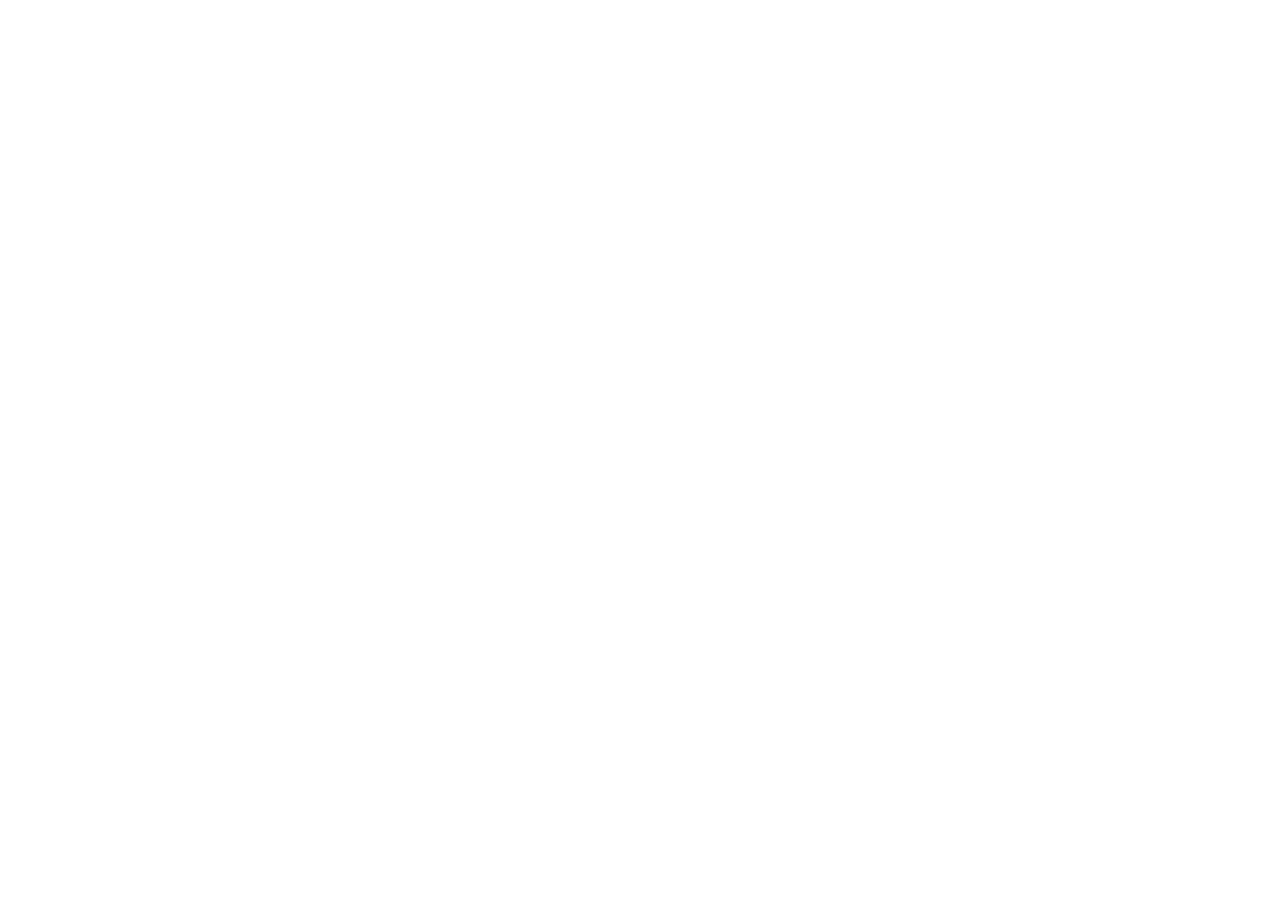
==== index.html @ 2c1448e1 "初始化项目" ====
<!DOCTYPE html>
<html lang="en">

<head>
    <meta charset="UTF-8">
    <meta http-equiv="X-UA-Compatible" content="IE=edge">
    <meta name="viewport" content="width=device-width, initial-scale=1.0">
    <title>Document</title>
</head>

<body>

</body>

</html>
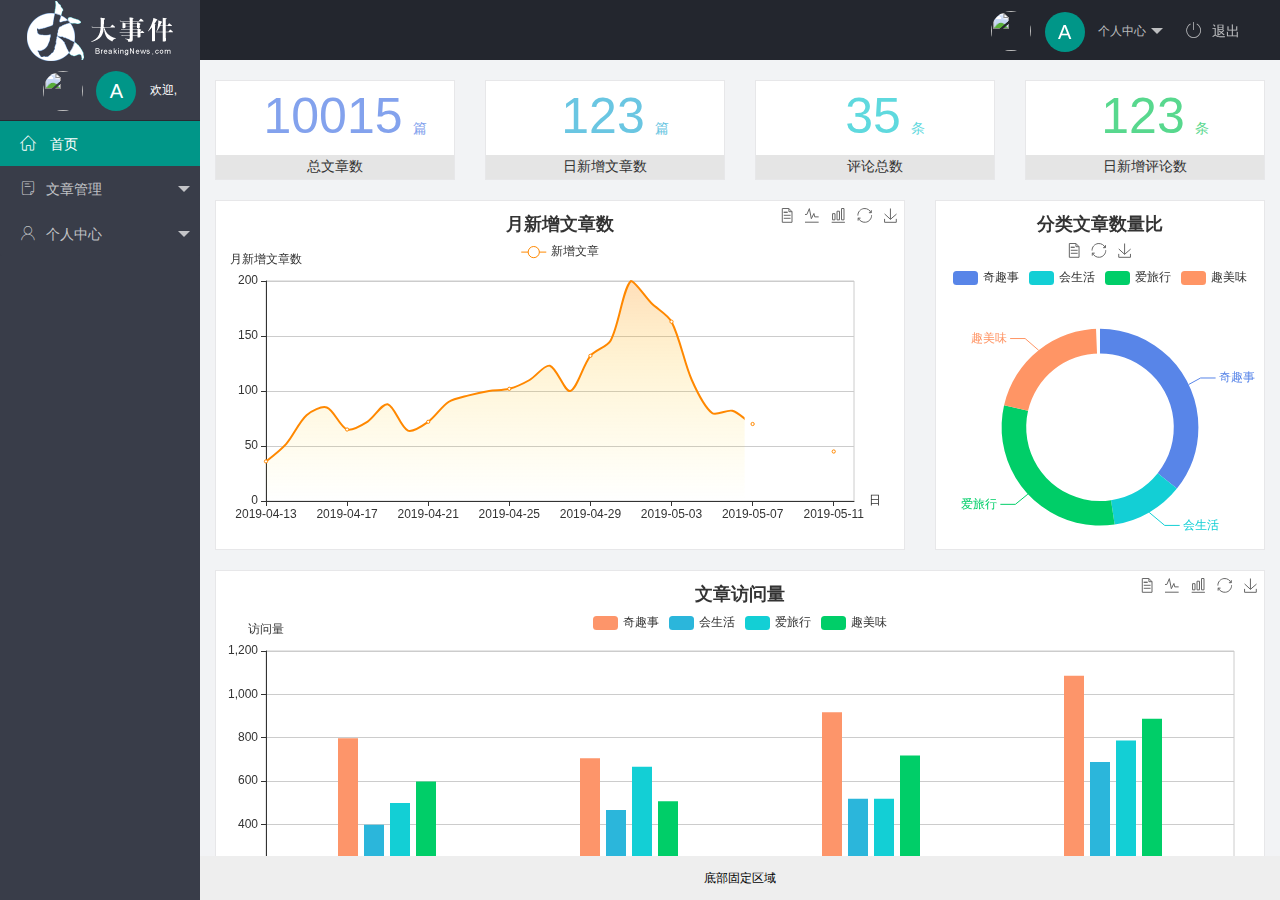
==== commit 3835aefe: "完成了首页功能的开发" ====
--- a/index.html
+++ b/index.html
@@ -6,10 +6,109 @@
     <meta http-equiv="X-UA-Compatible" content="IE=edge">
     <meta name="viewport" content="width=device-width, initial-scale=1.0">
     <title>Document</title>
+    <link rel="stylesheet" href="./assets/lib/layui/css/layui.css">
+    <link rel="stylesheet" href="./assets/fonts/iconfont.css">
+    <link rel="stylesheet" href="./assets/css/index.css">
 </head>
 
 <body>
+    <div class="layui-layout layui-layout-admin">
+        <div class="layui-header">
+            <div class="layui-logo layui-hide-xs layui-bg-black">
+                <img src="./assets/images/logo.png" alt="">
+            </div>
 
+            <ul class="layui-nav layui-layout-right">
+                <li class="layui-nav-item layui-hide layui-show-md-inline-block">
+                    <a href="javascript:;" class="userinfo">
+                        <img src="//tva1.sinaimg.cn/crop.0.0.118.118.180/5db11ff4gw1e77d3nqrv8j203b03cweg.jpg"
+                            class="layui-nav-img">
+                        <span class="text-avatar">A</span>
+                        个人中心
+                    </a>
+                    <dl class="layui-nav-child">
+                        <dd><a href="">基本资料</a></dd>
+                        <dd><a href="">更换头像</a></dd>
+                        <dd><a href="">修改密码</a></dd>
+                    </dl>
+                </li>
+                <li class="layui-nav-item" lay-header-event="menuRight" lay-unselect>
+                    <a href="javascript:;" id="btnLogout"><span class="iconfont icon-tuichu"></span>退出</a>
+                </li>
+            </ul>
+        </div>
+
+        <div class="layui-side layui-bg-black">
+            <div class="layui-side-scroll">
+                <div href="javascript:;" class="userinfo">
+                    <img src="//tva1.sinaimg.cn/crop.0.0.118.118.180/5db11ff4gw1e77d3nqrv8j203b03cweg.jpg"
+                        class="layui-nav-img">
+                    <span class="text-avatar">A</span>
+                    <span id="welcome">欢迎,</span>
+                </div>
+                <!-- 左侧导航区域（可配合layui已有的垂直导航） -->
+                <ul class="layui-nav layui-nav-tree" lay-shrink="all">
+                    <li class="layui-nav-item layui-this">
+                        <a href="./home/dashboard.html" target="content"><i class="iconfont icon-home"></i> 首页</a>
+                    </li>
+                    <li class="layui-nav-item">
+                        <a class="" href="javascript:;"><i class="iconfont icon-16"></i>文章管理</a>
+                        <dl class="layui-nav-child">
+                            <dd>
+                                <a href="javascript:;">
+                                    <i class="layui-icon layui-icon-app"></i>文章类别
+                                </a>
+                            </dd>
+                            <dd>
+                                <a href="javascript:;">
+                                    <i class="layui-icon layui-icon-app"></i>文章列表
+                                </a>
+                            </dd>
+                            <dd>
+                                <a href="javascript:;">
+                                    <i class="layui-icon layui-icon-app"></i>发表文章
+                                </a>
+                            </dd>
+                        </dl>
+                    </li>
+                    <li class="layui-nav-item">
+                        <a href="javascript:;"><i class="iconfont icon-user"></i>个人中心</a>
+                        <dl class="layui-nav-child">
+                            <dd>
+                                <a href="javascript:;">
+                                    <i class="layui-icon layui-icon-app"></i>基本资料
+                                </a>
+                            </dd>
+                            <dd>
+                                <a href="javascript:;">
+                                    <i class="layui-icon layui-icon-app"></i>更换头像
+                                </a>
+                            </dd>
+                            <dd>
+                                <a href="javascript:;">
+                                    <i class="layui-icon layui-icon-app"></i>修改密码
+                                </a>
+                            </dd>
+                        </dl>
+                    </li>
+                </ul>
+            </div>
+        </div>
+
+        <div class="layui-body">
+            <!-- 内容主体区域 -->
+            <iframe src="./home/dashboard.html" frameborder="0" name="content"></iframe>
+        </div>
+
+        <div class="layui-footer">
+            <!-- 底部固定区域 -->
+            底部固定区域
+        </div>
+    </div>
+    <script src="./assets/lib/layui/layui.all.js"></script>
+    <script src="./assets/lib/jquery.js"></script>
+    <script src="./assets/js/baseAPI.js"></script>
+    <script src="./assets/js/index.js"></script>
 </body>
 
 </html>--- a/assets/lib/layui/css/layui.css
+++ b/assets/lib/layui/css/layui.css
@@ -0,0 +1,2 @@
+/** layui-v2.5.5 MIT License By https://www.layui.com */
+ .layui-inline,img{display:inline-block;vertical-align:middle}h1,h2,h3,h4,h5,h6{font-weight:400}.layui-edge,.layui-header,.layui-inline,.layui-main{position:relative}.layui-body,.layui-edge,.layui-elip{overflow:hidden}.layui-btn,.layui-edge,.layui-inline,img{vertical-align:middle}.layui-btn,.layui-disabled,.layui-icon,.layui-unselect{-moz-user-select:none;-webkit-user-select:none;-ms-user-select:none}.layui-elip,.layui-form-checkbox span,.layui-form-pane .layui-form-label{text-overflow:ellipsis;white-space:nowrap}.layui-breadcrumb,.layui-tree-btnGroup{visibility:hidden}blockquote,body,button,dd,div,dl,dt,form,h1,h2,h3,h4,h5,h6,input,li,ol,p,pre,td,textarea,th,ul{margin:0;padding:0;-webkit-tap-highlight-color:rgba(0,0,0,0)}a:active,a:hover{outline:0}img{border:none}li{list-style:none}table{border-collapse:collapse;border-spacing:0}h4,h5,h6{font-size:100%}button,input,optgroup,option,select,textarea{font-family:inherit;font-size:inherit;font-style:inherit;font-weight:inherit;outline:0}pre{white-space:pre-wrap;white-space:-moz-pre-wrap;white-space:-pre-wrap;white-space:-o-pre-wrap;word-wrap:break-word}body{line-height:24px;font:14px Helvetica Neue,Helvetica,PingFang SC,Tahoma,Arial,sans-serif}hr{height:1px;margin:10px 0;border:0;clear:both}a{color:#333;text-decoration:none}a:hover{color:#777}a cite{font-style:normal;*cursor:pointer}.layui-border-box,.layui-border-box *{box-sizing:border-box}.layui-box,.layui-box *{box-sizing:content-box}.layui-clear{clear:both;*zoom:1}.layui-clear:after{content:'\20';clear:both;*zoom:1;display:block;height:0}.layui-inline{*display:inline;*zoom:1}.layui-edge{display:inline-block;width:0;height:0;border-width:6px;border-style:dashed;border-color:transparent}.layui-edge-top{top:-4px;border-bottom-color:#999;border-bottom-style:solid}.layui-edge-right{border-left-color:#999;border-left-style:solid}.layui-edge-bottom{top:2px;border-top-color:#999;border-top-style:solid}.layui-edge-left{border-right-color:#999;border-right-style:solid}.layui-disabled,.layui-disabled:hover{color:#d2d2d2!important;cursor:not-allowed!important}.layui-circle{border-radius:100%}.layui-show{display:block!important}.layui-hide{display:none!important}@font-face{font-family:layui-icon;src:url(../font/iconfont.eot?v=250);src:url(../font/iconfont.eot?v=250#iefix) format('embedded-opentype'),url(../font/iconfont.woff2?v=250) format('woff2'),url(../font/iconfont.woff?v=250) format('woff'),url(../font/iconfont.ttf?v=250) format('truetype'),url(../font/iconfont.svg?v=250#layui-icon) format('svg')}.layui-icon{font-family:layui-icon!important;font-size:16px;font-style:normal;-webkit-font-smoothing:antialiased;-moz-osx-font-smoothing:grayscale}.layui-icon-reply-fill:before{content:"\e611"}.layui-icon-set-fill:before{content:"\e614"}.layui-icon-menu-fill:before{content:"\e60f"}.layui-icon-search:before{content:"\e615"}.layui-icon-share:before{content:"\e641"}.layui-icon-set-sm:before{content:"\e620"}.layui-icon-engine:before{content:"\e628"}.layui-icon-close:before{content:"\1006"}.layui-icon-close-fill:before{content:"\1007"}.layui-icon-chart-screen:before{content:"\e629"}.layui-icon-star:before{content:"\e600"}.layui-icon-circle-dot:before{content:"\e617"}.layui-icon-chat:before{content:"\e606"}.layui-icon-release:before{content:"\e609"}.layui-icon-list:before{content:"\e60a"}.layui-icon-chart:before{content:"\e62c"}.layui-icon-ok-circle:before{content:"\1005"}.layui-icon-layim-theme:before{content:"\e61b"}.layui-icon-table:before{content:"\e62d"}.layui-icon-right:before{content:"\e602"}.layui-icon-left:before{content:"\e603"}.layui-icon-cart-simple:before{content:"\e698"}.layui-icon-face-cry:before{content:"\e69c"}.layui-icon-face-smile:before{content:"\e6af"}.layui-icon-survey:before{content:"\e6b2"}.layui-icon-tree:before{content:"\e62e"}.layui-icon-upload-circle:before{content:"\e62f"}.layui-icon-add-circle:before{content:"\e61f"}.layui-icon-download-circle:before{content:"\e601"}.layui-icon-templeate-1:before{content:"\e630"}.layui-icon-util:before{content:"\e631"}.layui-icon-face-surprised:before{content:"\e664"}.layui-icon-edit:before{content:"\e642"}.layui-icon-speaker:before{content:"\e645"}.layui-icon-down:before{content:"\e61a"}.layui-icon-file:before{content:"\e621"}.layui-icon-layouts:before{content:"\e632"}.layui-icon-rate-half:before{content:"\e6c9"}.layui-icon-add-circle-fine:before{content:"\e608"}.layui-icon-prev-circle:before{content:"\e633"}.layui-icon-read:before{content:"\e705"}.layui-icon-404:before{content:"\e61c"}.layui-icon-carousel:before{content:"\e634"}.layui-icon-help:before{content:"\e607"}.layui-icon-code-circle:before{content:"\e635"}.layui-icon-water:before{content:"\e636"}.layui-icon-username:before{content:"\e66f"}.layui-icon-find-fill:before{content:"\e670"}.layui-icon-about:before{content:"\e60b"}.layui-icon-location:before{content:"\e715"}.layui-icon-up:before{content:"\e619"}.layui-icon-pause:before{content:"\e651"}.layui-icon-date:before{content:"\e637"}.layui-icon-layim-uploadfile:before{content:"\e61d"}.layui-icon-delete:before{content:"\e640"}.layui-icon-play:before{content:"\e652"}.layui-icon-top:before{content:"\e604"}.layui-icon-friends:before{content:"\e612"}.layui-icon-refresh-3:before{content:"\e9aa"}.layui-icon-ok:before{content:"\e605"}.layui-icon-layer:before{content:"\e638"}.layui-icon-face-smile-fine:before{content:"\e60c"}.layui-icon-dollar:before{content:"\e659"}.layui-icon-group:before{content:"\e613"}.layui-icon-layim-download:before{content:"\e61e"}.layui-icon-picture-fine:before{content:"\e60d"}.layui-icon-link:before{content:"\e64c"}.layui-icon-diamond:before{content:"\e735"}.layui-icon-log:before{content:"\e60e"}.layui-icon-rate-solid:before{content:"\e67a"}.layui-icon-fonts-del:before{content:"\e64f"}.layui-icon-unlink:before{content:"\e64d"}.layui-icon-fonts-clear:before{content:"\e639"}.layui-icon-triangle-r:before{content:"\e623"}.layui-icon-circle:before{content:"\e63f"}.layui-icon-radio:before{content:"\e643"}.layui-icon-align-center:before{content:"\e647"}.layui-icon-align-right:before{content:"\e648"}.layui-icon-align-left:before{content:"\e649"}.layui-icon-loading-1:before{content:"\e63e"}.layui-icon-return:before{content:"\e65c"}.layui-icon-fonts-strong:before{content:"\e62b"}.layui-icon-upload:before{content:"\e67c"}.layui-icon-dialogue:before{content:"\e63a"}.layui-icon-video:before{content:"\e6ed"}.layui-icon-headset:before{content:"\e6fc"}.layui-icon-cellphone-fine:before{content:"\e63b"}.layui-icon-add-1:before{content:"\e654"}.layui-icon-face-smile-b:before{content:"\e650"}.layui-icon-fonts-html:before{content:"\e64b"}.layui-icon-form:before{content:"\e63c"}.layui-icon-cart:before{content:"\e657"}.layui-icon-camera-fill:before{content:"\e65d"}.layui-icon-tabs:before{content:"\e62a"}.layui-icon-fonts-code:before{content:"\e64e"}.layui-icon-fire:before{content:"\e756"}.layui-icon-set:before{content:"\e716"}.layui-icon-fonts-u:before{content:"\e646"}.layui-icon-triangle-d:before{content:"\e625"}.layui-icon-tips:before{content:"\e702"}.layui-icon-picture:before{content:"\e64a"}.layui-icon-more-vertical:before{content:"\e671"}.layui-icon-flag:before{content:"\e66c"}.layui-icon-loading:before{content:"\e63d"}.layui-icon-fonts-i:before{content:"\e644"}.layui-icon-refresh-1:before{content:"\e666"}.layui-icon-rmb:before{content:"\e65e"}.layui-icon-home:before{content:"\e68e"}.layui-icon-user:before{content:"\e770"}.layui-icon-notice:before{content:"\e667"}.layui-icon-login-weibo:before{content:"\e675"}.layui-icon-voice:before{content:"\e688"}.layui-icon-upload-drag:before{content:"\e681"}.layui-icon-login-qq:before{content:"\e676"}.layui-icon-snowflake:before{content:"\e6b1"}.layui-icon-file-b:before{content:"\e655"}.layui-icon-template:before{content:"\e663"}.layui-icon-auz:before{content:"\e672"}.layui-icon-console:before{content:"\e665"}.layui-icon-app:before{content:"\e653"}.layui-icon-prev:before{content:"\e65a"}.layui-icon-website:before{content:"\e7ae"}.layui-icon-next:before{content:"\e65b"}.layui-icon-component:before{content:"\e857"}.layui-icon-more:before{content:"\e65f"}.layui-icon-login-wechat:before{content:"\e677"}.layui-icon-shrink-right:before{content:"\e668"}.layui-icon-spread-left:before{content:"\e66b"}.layui-icon-camera:before{content:"\e660"}.layui-icon-note:before{content:"\e66e"}.layui-icon-refresh:before{content:"\e669"}.layui-icon-female:before{content:"\e661"}.layui-icon-male:before{content:"\e662"}.layui-icon-password:before{content:"\e673"}.layui-icon-senior:before{content:"\e674"}.layui-icon-theme:before{content:"\e66a"}.layui-icon-tread:before{content:"\e6c5"}.layui-icon-praise:before{content:"\e6c6"}.layui-icon-star-fill:before{content:"\e658"}.layui-icon-rate:before{content:"\e67b"}.layui-icon-template-1:before{content:"\e656"}.layui-icon-vercode:before{content:"\e679"}.layui-icon-cellphone:before{content:"\e678"}.layui-icon-screen-full:before{content:"\e622"}.layui-icon-screen-restore:before{content:"\e758"}.layui-icon-cols:before{content:"\e610"}.layui-icon-export:before{content:"\e67d"}.layui-icon-print:before{content:"\e66d"}.layui-icon-slider:before{content:"\e714"}.layui-icon-addition:before{content:"\e624"}.layui-icon-subtraction:before{content:"\e67e"}.layui-icon-service:before{content:"\e626"}.layui-icon-transfer:before{content:"\e691"}.layui-main{width:1140px;margin:0 auto}.layui-header{z-index:1000;height:60px}.layui-header a:hover{transition:all .5s;-webkit-transition:all .5s}.layui-side{position:fixed;left:0;top:0;bottom:0;z-index:999;width:200px;overflow-x:hidden}.layui-side-scroll{position:relative;width:220px;height:100%;overflow-x:hidden}.layui-body{position:absolute;left:200px;right:0;top:0;bottom:0;z-index:998;width:auto;overflow-y:auto;box-sizing:border-box}.layui-layout-body{overflow:hidden}.layui-layout-admin .layui-header{background-color:#23262E}.layui-layout-admin .layui-side{top:60px;width:200px;overflow-x:hidden}.layui-layout-admin .layui-body{position:fixed;top:60px;bottom:44px}.layui-layout-admin .layui-main{width:auto;margin:0 15px}.layui-layout-admin .layui-footer{position:fixed;left:200px;right:0;bottom:0;height:44px;line-height:44px;padding:0 15px;background-color:#eee}.layui-layout-admin .layui-logo{position:absolute;left:0;top:0;width:200px;height:100%;line-height:60px;text-align:center;color:#009688;font-size:16px}.layui-layout-admin .layui-header .layui-nav{background:0 0}.layui-layout-left{position:absolute!important;left:200px;top:0}.layui-layout-right{position:absolute!important;right:0;top:0}.layui-container{position:relative;margin:0 auto;padding:0 15px;box-sizing:border-box}.layui-fluid{position:relative;margin:0 auto;padding:0 15px}.layui-row:after,.layui-row:before{content:'';display:block;clear:both}.layui-col-lg1,.layui-col-lg10,.layui-col-lg11,.layui-col-lg12,.layui-col-lg2,.layui-col-lg3,.layui-col-lg4,.layui-col-lg5,.layui-col-lg6,.layui-col-lg7,.layui-col-lg8,.layui-col-lg9,.layui-col-md1,.layui-col-md10,.layui-col-md11,.layui-col-md12,.layui-col-md2,.layui-col-md3,.layui-col-md4,.layui-col-md5,.layui-col-md6,.layui-col-md7,.layui-col-md8,.layui-col-md9,.layui-col-sm1,.layui-col-sm10,.layui-col-sm11,.layui-col-sm12,.layui-col-sm2,.layui-col-sm3,.layui-col-sm4,.layui-col-sm5,.layui-col-sm6,.layui-col-sm7,.layui-col-sm8,.layui-col-sm9,.layui-col-xs1,.layui-col-xs10,.layui-col-xs11,.layui-col-xs12,.layui-col-xs2,.layui-col-xs3,.layui-col-xs4,.layui-col-xs5,.layui-col-xs6,.layui-col-xs7,.layui-col-xs8,.layui-col-xs9{position:relative;display:block;box-sizing:border-box}.layui-col-xs1,.layui-col-xs10,.layui-col-xs11,.layui-col-xs12,.layui-col-xs2,.layui-col-xs3,.layui-col-xs4,.layui-col-xs5,.layui-col-xs6,.layui-col-xs7,.layui-col-xs8,.layui-col-xs9{float:left}.layui-col-xs1{width:8.33333333%}.layui-col-xs2{width:16.66666667%}.layui-col-xs3{width:25%}.layui-col-xs4{width:33.33333333%}.layui-col-xs5{width:41.66666667%}.layui-col-xs6{width:50%}.layui-col-xs7{width:58.33333333%}.layui-col-xs8{width:66.66666667%}.layui-col-xs9{width:75%}.layui-col-xs10{width:83.33333333%}.layui-col-xs11{width:91.66666667%}.layui-col-xs12{width:100%}.layui-col-xs-offset1{margin-left:8.33333333%}.layui-col-xs-offset2{margin-left:16.66666667%}.layui-col-xs-offset3{margin-left:25%}.layui-col-xs-offset4{margin-left:33.33333333%}.layui-col-xs-offset5{margin-left:41.66666667%}.layui-col-xs-offset6{margin-left:50%}.layui-col-xs-offset7{margin-left:58.33333333%}.layui-col-xs-offset8{margin-left:66.66666667%}.layui-col-xs-offset9{margin-left:75%}.layui-col-xs-offset10{margin-left:83.33333333%}.layui-col-xs-offset11{margin-left:91.66666667%}.layui-col-xs-offset12{margin-left:100%}@media screen and (max-width:768px){.layui-hide-xs{display:none!important}.layui-show-xs-block{display:block!important}.layui-show-xs-inline{display:inline!important}.layui-show-xs-inline-block{display:inline-block!important}}@media screen and (min-width:768px){.layui-container{width:750px}.layui-hide-sm{display:none!important}.layui-show-sm-block{display:block!important}.layui-show-sm-inline{display:inline!important}.layui-show-sm-inline-block{display:inline-block!important}.layui-col-sm1,.layui-col-sm10,.layui-col-sm11,.layui-col-sm12,.layui-col-sm2,.layui-col-sm3,.layui-col-sm4,.layui-col-sm5,.layui-col-sm6,.layui-col-sm7,.layui-col-sm8,.layui-col-sm9{float:left}.layui-col-sm1{width:8.33333333%}.layui-col-sm2{width:16.66666667%}.layui-col-sm3{width:25%}.layui-col-sm4{width:33.33333333%}.layui-col-sm5{width:41.66666667%}.layui-col-sm6{width:50%}.layui-col-sm7{width:58.33333333%}.layui-col-sm8{width:66.66666667%}.layui-col-sm9{width:75%}.layui-col-sm10{width:83.33333333%}.layui-col-sm11{width:91.66666667%}.layui-col-sm12{width:100%}.layui-col-sm-offset1{margin-left:8.33333333%}.layui-col-sm-offset2{margin-left:16.66666667%}.layui-col-sm-offset3{margin-left:25%}.layui-col-sm-offset4{margin-left:33.33333333%}.layui-col-sm-offset5{margin-left:41.66666667%}.layui-col-sm-offset6{margin-left:50%}.layui-col-sm-offset7{margin-left:58.33333333%}.layui-col-sm-offset8{margin-left:66.66666667%}.layui-col-sm-offset9{margin-left:75%}.layui-col-sm-offset10{margin-left:83.33333333%}.layui-col-sm-offset11{margin-left:91.66666667%}.layui-col-sm-offset12{margin-left:100%}}@media screen and (min-width:992px){.layui-container{width:970px}.layui-hide-md{display:none!important}.layui-show-md-block{display:block!important}.layui-show-md-inline{display:inline!important}.layui-show-md-inline-block{display:inline-block!important}.layui-col-md1,.layui-col-md10,.layui-col-md11,.layui-col-md12,.layui-col-md2,.layui-col-md3,.layui-col-md4,.layui-col-md5,.layui-col-md6,.layui-col-md7,.layui-col-md8,.layui-col-md9{float:left}.layui-col-md1{width:8.33333333%}.layui-col-md2{width:16.66666667%}.layui-col-md3{width:25%}.layui-col-md4{width:33.33333333%}.layui-col-md5{width:41.66666667%}.layui-col-md6{width:50%}.layui-col-md7{width:58.33333333%}.layui-col-md8{width:66.66666667%}.layui-col-md9{width:75%}.layui-col-md10{width:83.33333333%}.layui-col-md11{width:91.66666667%}.layui-col-md12{width:100%}.layui-col-md-offset1{margin-left:8.33333333%}.layui-col-md-offset2{margin-left:16.66666667%}.layui-col-md-offset3{margin-left:25%}.layui-col-md-offset4{margin-left:33.33333333%}.layui-col-md-offset5{margin-left:41.66666667%}.layui-col-md-offset6{margin-left:50%}.layui-col-md-offset7{margin-left:58.33333333%}.layui-col-md-offset8{margin-left:66.66666667%}.layui-col-md-offset9{margin-left:75%}.layui-col-md-offset10{margin-left:83.33333333%}.layui-col-md-offset11{margin-left:91.66666667%}.layui-col-md-offset12{margin-left:100%}}@media screen and (min-width:1200px){.layui-container{width:1170px}.layui-hide-lg{display:none!important}.layui-show-lg-block{display:block!important}.layui-show-lg-inline{display:inline!important}.layui-show-lg-inline-block{display:inline-block!important}.layui-col-lg1,.layui-col-lg10,.layui-col-lg11,.layui-col-lg12,.layui-col-lg2,.layui-col-lg3,.layui-col-lg4,.layui-col-lg5,.layui-col-lg6,.layui-col-lg7,.layui-col-lg8,.layui-col-lg9{float:left}.layui-col-lg1{width:8.33333333%}.layui-col-lg2{width:16.66666667%}.layui-col-lg3{width:25%}.layui-col-lg4{width:33.33333333%}.layui-col-lg5{width:41.66666667%}.layui-col-lg6{width:50%}.layui-col-lg7{width:58.33333333%}.layui-col-lg8{width:66.66666667%}.layui-col-lg9{width:75%}.layui-col-lg10{width:83.33333333%}.layui-col-lg11{width:91.66666667%}.layui-col-lg12{width:100%}.layui-col-lg-offset1{margin-left:8.33333333%}.layui-col-lg-offset2{margin-left:16.66666667%}.layui-col-lg-offset3{margin-left:25%}.layui-col-lg-offset4{margin-left:33.33333333%}.layui-col-lg-offset5{margin-left:41.66666667%}.layui-col-lg-offset6{margin-left:50%}.layui-col-lg-offset7{margin-left:58.33333333%}.layui-col-lg-offset8{margin-left:66.66666667%}.layui-col-lg-offset9{margin-left:75%}.layui-col-lg-offset10{margin-left:83.33333333%}.layui-col-lg-offset11{margin-left:91.66666667%}.layui-col-lg-offset12{margin-left:100%}}.layui-col-space1{margin:-.5px}.layui-col-space1>*{padding:.5px}.layui-col-space3{margin:-1.5px}.layui-col-space3>*{padding:1.5px}.layui-col-space5{margin:-2.5px}.layui-col-space5>*{padding:2.5px}.layui-col-space8{margin:-3.5px}.layui-col-space8>*{padding:3.5px}.layui-col-space10{margin:-5px}.layui-col-space10>*{padding:5px}.layui-col-space12{margin:-6px}.layui-col-space12>*{padding:6px}.layui-col-space15{margin:-7.5px}.layui-col-space15>*{padding:7.5px}.layui-col-space18{margin:-9px}.layui-col-space18>*{padding:9px}.layui-col-space20{margin:-10px}.layui-col-space20>*{padding:10px}.layui-col-space22{margin:-11px}.layui-col-space22>*{padding:11px}.layui-col-space25{margin:-12.5px}.layui-col-space25>*{padding:12.5px}.layui-col-space30{margin:-15px}.layui-col-space30>*{padding:15px}.layui-btn,.layui-input,.layui-select,.layui-textarea,.layui-upload-button{outline:0;-webkit-appearance:none;transition:all .3s;-webkit-transition:all .3s;box-sizing:border-box}.layui-elem-quote{margin-bottom:10px;padding:15px;line-height:22px;border-left:5px solid #009688;border-radius:0 2px 2px 0;background-color:#f2f2f2}.layui-quote-nm{border-style:solid;border-width:1px 1px 1px 5px;background:0 0}.layui-elem-field{margin-bottom:10px;padding:0;border-width:1px;border-style:solid}.layui-elem-field legend{margin-left:20px;padding:0 10px;font-size:20px;font-weight:300}.layui-field-title{margin:10px 0 20px;border-width:1px 0 0}.layui-field-box{padding:10px 15px}.layui-field-title .layui-field-box{padding:10px 0}.layui-progress{position:relative;height:6px;border-radius:20px;background-color:#e2e2e2}.layui-progress-bar{position:absolute;left:0;top:0;width:0;max-width:100%;height:6px;border-radius:20px;text-align:right;background-color:#5FB878;transition:all .3s;-webkit-transition:all .3s}.layui-progress-big,.layui-progress-big .layui-progress-bar{height:18px;line-height:18px}.layui-progress-text{position:relative;top:-20px;line-height:18px;font-size:12px;color:#666}.layui-progress-big .layui-progress-text{position:static;padding:0 10px;color:#fff}.layui-collapse{border-width:1px;border-style:solid;border-radius:2px}.layui-colla-content,.layui-colla-item{border-top-width:1px;border-top-style:solid}.layui-colla-item:first-child{border-top:none}.layui-colla-title{position:relative;height:42px;line-height:42px;padding:0 15px 0 35px;color:#333;background-color:#f2f2f2;cursor:pointer;font-size:14px;overflow:hidden}.layui-colla-content{display:none;padding:10px 15px;line-height:22px;color:#666}.layui-colla-icon{position:absolute;left:15px;top:0;font-size:14px}.layui-card{margin-bottom:15px;border-radius:2px;background-color:#fff;box-shadow:0 1px 2px 0 rgba(0,0,0,.05)}.layui-card:last-child{margin-bottom:0}.layui-card-header{position:relative;height:42px;line-height:42px;padding:0 15px;border-bottom:1px solid #f6f6f6;color:#333;border-radius:2px 2px 0 0;font-size:14px}.layui-bg-black,.layui-bg-blue,.layui-bg-cyan,.layui-bg-green,.layui-bg-orange,.layui-bg-red{color:#fff!important}.layui-card-body{position:relative;padding:10px 15px;line-height:24px}.layui-card-body[pad15]{padding:15px}.layui-card-body[pad20]{padding:20px}.layui-card-body .layui-table{margin:5px 0}.layui-card .layui-tab{margin:0}.layui-panel-window{position:relative;padding:15px;border-radius:0;border-top:5px solid #E6E6E6;background-color:#fff}.layui-auxiliar-moving{position:fixed;left:0;right:0;top:0;bottom:0;width:100%;height:100%;background:0 0;z-index:9999999999}.layui-form-label,.layui-form-mid,.layui-form-select,.layui-input-block,.layui-input-inline,.layui-textarea{position:relative}.layui-bg-red{background-color:#FF5722!important}.layui-bg-orange{background-color:#FFB800!important}.layui-bg-green{background-color:#009688!important}.layui-bg-cyan{background-color:#2F4056!important}.layui-bg-blue{background-color:#1E9FFF!important}.layui-bg-black{background-color:#393D49!important}.layui-bg-gray{background-color:#eee!important;color:#666!important}.layui-badge-rim,.layui-colla-content,.layui-colla-item,.layui-collapse,.layui-elem-field,.layui-form-pane .layui-form-item[pane],.layui-form-pane .layui-form-label,.layui-input,.layui-layedit,.layui-layedit-tool,.layui-quote-nm,.layui-select,.layui-tab-bar,.layui-tab-card,.layui-tab-title,.layui-tab-title .layui-this:after,.layui-textarea{border-color:#e6e6e6}.layui-timeline-item:before,hr{background-color:#e6e6e6}.layui-text{line-height:22px;font-size:14px;color:#666}.layui-text h1,.layui-text h2,.layui-text h3{font-weight:500;color:#333}.layui-text h1{font-size:30px}.layui-text h2{font-size:24px}.layui-text h3{font-size:18px}.layui-text a:not(.layui-btn){color:#01AAED}.layui-text a:not(.layui-btn):hover{text-decoration:underline}.layui-text ul{padding:5px 0 5px 15px}.layui-text ul li{margin-top:5px;list-style-type:disc}.layui-text em,.layui-word-aux{color:#999!important;padding:0 5px!important}.layui-btn{display:inline-block;height:38px;line-height:38px;padding:0 18px;background-color:#009688;color:#fff;white-space:nowrap;text-align:center;font-size:14px;border:none;border-radius:2px;cursor:pointer}.layui-btn:hover{opacity:.8;filter:alpha(opacity=80);color:#fff}.layui-btn:active{opacity:1;filter:alpha(opacity=100)}.layui-btn+.layui-btn{margin-left:10px}.layui-btn-container{font-size:0}.layui-btn-container .layui-btn{margin-right:10px;margin-bottom:10px}.layui-btn-container .layui-btn+.layui-btn{margin-left:0}.layui-table .layui-btn-container .layui-btn{margin-bottom:9px}.layui-btn-radius{border-radius:100px}.layui-btn .layui-icon{margin-right:3px;font-size:18px;vertical-align:bottom;vertical-align:middle\9}.layui-btn-primary{border:1px solid #C9C9C9;background-color:#fff;color:#555}.layui-btn-primary:hover{border-color:#009688;color:#333}.layui-btn-normal{background-color:#1E9FFF}.layui-btn-warm{background-color:#FFB800}.layui-btn-danger{background-color:#FF5722}.layui-btn-checked{background-color:#5FB878}.layui-btn-disabled,.layui-btn-disabled:active,.layui-btn-disabled:hover{border:1px solid #e6e6e6;background-color:#FBFBFB;color:#C9C9C9;cursor:not-allowed;opacity:1}.layui-btn-lg{height:44px;line-height:44px;padding:0 25px;font-size:16px}.layui-btn-sm{height:30px;line-height:30px;padding:0 10px;font-size:12px}.layui-btn-sm i{font-size:16px!important}.layui-btn-xs{height:22px;line-height:22px;padding:0 5px;font-size:12px}.layui-btn-xs i{font-size:14px!important}.layui-btn-group{display:inline-block;vertical-align:middle;font-size:0}.layui-btn-group .layui-btn{margin-left:0!important;margin-right:0!important;border-left:1px solid rgba(255,255,255,.5);border-radius:0}.layui-btn-group .layui-btn-primary{border-left:none}.layui-btn-group .layui-btn-primary:hover{border-color:#C9C9C9;color:#009688}.layui-btn-group .layui-btn:first-child{border-left:none;border-radius:2px 0 0 2px}.layui-btn-group .layui-btn-primary:first-child{border-left:1px solid #c9c9c9}.layui-btn-group .layui-btn:last-child{border-radius:0 2px 2px 0}.layui-btn-group .layui-btn+.layui-btn{margin-left:0}.layui-btn-group+.layui-btn-group{margin-left:10px}.layui-btn-fluid{width:100%}.layui-input,.layui-select,.layui-textarea{height:38px;line-height:1.3;line-height:38px\9;border-width:1px;border-style:solid;background-color:#fff;border-radius:2px}.layui-input::-webkit-input-placeholder,.layui-select::-webkit-input-placeholder,.layui-textarea::-webkit-input-placeholder{line-height:1.3}.layui-input,.layui-textarea{display:block;width:100%;padding-left:10px}.layui-input:hover,.layui-textarea:hover{border-color:#D2D2D2!important}.layui-input:focus,.layui-textarea:focus{border-color:#C9C9C9!important}.layui-textarea{min-height:100px;height:auto;line-height:20px;padding:6px 10px;resize:vertical}.layui-select{padding:0 10px}.layui-form input[type=checkbox],.layui-form input[type=radio],.layui-form select{display:none}.layui-form [lay-ignore]{display:initial}.layui-form-item{margin-bottom:15px;clear:both;*zoom:1}.layui-form-item:after{content:'\20';clear:both;*zoom:1;display:block;height:0}.layui-form-label{float:left;display:block;padding:9px 15px;width:80px;font-weight:400;line-height:20px;text-align:right}.layui-form-label-col{display:block;float:none;padding:9px 0;line-height:20px;text-align:left}.layui-form-item .layui-inline{margin-bottom:5px;margin-right:10px}.layui-input-block{margin-left:110px;min-height:36px}.layui-input-inline{display:inline-block;vertical-align:middle}.layui-form-item .layui-input-inline{float:left;width:190px;margin-right:10px}.layui-form-text .layui-input-inline{width:auto}.layui-form-mid{float:left;display:block;padding:9px 0!important;line-height:20px;margin-right:10px}.layui-form-danger+.layui-form-select .layui-input,.layui-form-danger:focus{border-color:#FF5722!important}.layui-form-select .layui-input{padding-right:30px;cursor:pointer}.layui-form-select .layui-edge{position:absolute;right:10px;top:50%;margin-top:-3px;cursor:pointer;border-width:6px;border-top-color:#c2c2c2;border-top-style:solid;transition:all .3s;-webkit-transition:all .3s}.layui-form-select dl{display:none;position:absolute;left:0;top:42px;padding:5px 0;z-index:899;min-width:100%;border:1px solid #d2d2d2;max-height:300px;overflow-y:auto;background-color:#fff;border-radius:2px;box-shadow:0 2px 4px rgba(0,0,0,.12);box-sizing:border-box}.layui-form-select dl dd,.layui-form-select dl dt{padding:0 10px;line-height:36px;white-space:nowrap;overflow:hidden;text-overflow:ellipsis}.layui-form-select dl dt{font-size:12px;color:#999}.layui-form-select dl dd{cursor:pointer}.layui-form-select dl dd:hover{background-color:#f2f2f2;-webkit-transition:.5s all;transition:.5s all}.layui-form-select .layui-select-group dd{padding-left:20px}.layui-form-select dl dd.layui-select-tips{padding-left:10px!important;color:#999}.layui-form-select dl dd.layui-this{background-color:#5FB878;color:#fff}.layui-form-checkbox,.layui-form-select dl dd.layui-disabled{background-color:#fff}.layui-form-selected dl{display:block}.layui-form-checkbox,.layui-form-checkbox *,.layui-form-switch{display:inline-block;vertical-align:middle}.layui-form-selected .layui-edge{margin-top:-9px;-webkit-transform:rotate(180deg);transform:rotate(180deg);margin-top:-3px\9}:root .layui-form-selected .layui-edge{margin-top:-9px\0/IE9}.layui-form-selectup dl{top:auto;bottom:42px}.layui-select-none{margin:5px 0;text-align:center;color:#999}.layui-select-disabled .layui-disabled{border-color:#eee!important}.layui-select-disabled .layui-edge{border-top-color:#d2d2d2}.layui-form-checkbox{position:relative;height:30px;line-height:30px;margin-right:10px;padding-right:30px;cursor:pointer;font-size:0;-webkit-transition:.1s linear;transition:.1s linear;box-sizing:border-box}.layui-form-checkbox span{padding:0 10px;height:100%;font-size:14px;border-radius:2px 0 0 2px;background-color:#d2d2d2;color:#fff;overflow:hidden}.layui-form-checkbox:hover span{background-color:#c2c2c2}.layui-form-checkbox i{position:absolute;right:0;top:0;width:30px;height:28px;border:1px solid #d2d2d2;border-left:none;border-radius:0 2px 2px 0;color:#fff;font-size:20px;text-align:center}.layui-form-checkbox:hover i{border-color:#c2c2c2;color:#c2c2c2}.layui-form-checked,.layui-form-checked:hover{border-color:#5FB878}.layui-form-checked span,.layui-form-checked:hover span{background-color:#5FB878}.layui-form-checked i,.layui-form-checked:hover i{color:#5FB878}.layui-form-item .layui-form-checkbox{margin-top:4px}.layui-form-checkbox[lay-skin=primary]{height:auto!important;line-height:normal!important;min-width:18px;min-height:18px;border:none!important;margin-right:0;padding-left:28px;padding-right:0;background:0 0}.layui-form-checkbox[lay-skin=primary] span{padding-left:0;padding-right:15px;line-height:18px;background:0 0;color:#666}.layui-form-checkbox[lay-skin=primary] i{right:auto;left:0;width:16px;height:16px;line-height:16px;border:1px solid #d2d2d2;font-size:12px;border-radius:2px;background-color:#fff;-webkit-transition:.1s linear;transition:.1s linear}.layui-form-checkbox[lay-skin=primary]:hover i{border-color:#5FB878;color:#fff}.layui-form-checked[lay-skin=primary] i{border-color:#5FB878!important;background-color:#5FB878;color:#fff}.layui-checkbox-disbaled[lay-skin=primary] span{background:0 0!important;color:#c2c2c2}.layui-checkbox-disbaled[lay-skin=primary]:hover i{border-color:#d2d2d2}.layui-form-item .layui-form-checkbox[lay-skin=primary]{margin-top:10px}.layui-form-switch{position:relative;height:22px;line-height:22px;min-width:35px;padding:0 5px;margin-top:8px;border:1px solid #d2d2d2;border-radius:20px;cursor:pointer;background-color:#fff;-webkit-transition:.1s linear;transition:.1s linear}.layui-form-switch i{position:absolute;left:5px;top:3px;width:16px;height:16px;border-radius:20px;background-color:#d2d2d2;-webkit-transition:.1s linear;transition:.1s linear}.layui-form-switch em{position:relative;top:0;width:25px;margin-left:21px;padding:0!important;text-align:center!important;color:#999!important;font-style:normal!important;font-size:12px}.layui-form-onswitch{border-color:#5FB878;background-color:#5FB878}.layui-checkbox-disbaled,.layui-checkbox-disbaled i{border-color:#e2e2e2!important}.layui-form-onswitch i{left:100%;margin-left:-21px;background-color:#fff}.layui-form-onswitch em{margin-left:5px;margin-right:21px;color:#fff!important}.layui-checkbox-disbaled span{background-color:#e2e2e2!important}.layui-checkbox-disbaled:hover i{color:#fff!important}[lay-radio]{display:none}.layui-form-radio,.layui-form-radio *{display:inline-block;vertical-align:middle}.layui-form-radio{line-height:28px;margin:6px 10px 0 0;padding-right:10px;cursor:pointer;font-size:0}.layui-form-radio *{font-size:14px}.layui-form-radio>i{margin-right:8px;font-size:22px;color:#c2c2c2}.layui-form-radio>i:hover,.layui-form-radioed>i{color:#5FB878}.layui-radio-disbaled>i{color:#e2e2e2!important}.layui-form-pane .layui-form-label{width:110px;padding:8px 15px;height:38px;line-height:20px;border-width:1px;border-style:solid;border-radius:2px 0 0 2px;text-align:center;background-color:#FBFBFB;overflow:hidden;box-sizing:border-box}.layui-form-pane .layui-input-inline{margin-left:-1px}.layui-form-pane .layui-input-block{margin-left:110px;left:-1px}.layui-form-pane .layui-input{border-radius:0 2px 2px 0}.layui-form-pane .layui-form-text .layui-form-label{float:none;width:100%;border-radius:2px;box-sizing:border-box;text-align:left}.layui-form-pane .layui-form-text .layui-input-inline{display:block;margin:0;top:-1px;clear:both}.layui-form-pane .layui-form-text .layui-input-block{margin:0;left:0;top:-1px}.layui-form-pane .layui-form-text .layui-textarea{min-height:100px;border-radius:0 0 2px 2px}.layui-form-pane .layui-form-checkbox{margin:4px 0 4px 10px}.layui-form-pane .layui-form-radio,.layui-form-pane .layui-form-switch{margin-top:6px;margin-left:10px}.layui-form-pane .layui-form-item[pane]{position:relative;border-width:1px;border-style:solid}.layui-form-pane .layui-form-item[pane] .layui-form-label{position:absolute;left:0;top:0;height:100%;border-width:0 1px 0 0}.layui-form-pane .layui-form-item[pane] .layui-input-inline{margin-left:110px}@media screen and (max-width:450px){.layui-form-item .layui-form-label{text-overflow:ellipsis;overflow:hidden;white-space:nowrap}.layui-form-item .layui-inline{display:block;margin-right:0;margin-bottom:20px;clear:both}.layui-form-item .layui-inline:after{content:'\20';clear:both;display:block;height:0}.layui-form-item .layui-input-inline{display:block;float:none;left:-3px;width:auto;margin:0 0 10px 112px}.layui-form-item .layui-input-inline+.layui-form-mid{margin-left:110px;top:-5px;padding:0}.layui-form-item .layui-form-checkbox{margin-right:5px;margin-bottom:5px}}.layui-layedit{border-width:1px;border-style:solid;border-radius:2px}.layui-layedit-tool{padding:3px 5px;border-bottom-width:1px;border-bottom-style:solid;font-size:0}.layedit-tool-fixed{position:fixed;top:0;border-top:1px solid #e2e2e2}.layui-layedit-tool .layedit-tool-mid,.layui-layedit-tool .layui-icon{display:inline-block;vertical-align:middle;text-align:center;font-size:14px}.layui-layedit-tool .layui-icon{position:relative;width:32px;height:30px;line-height:30px;margin:3px 5px;color:#777;cursor:pointer;border-radius:2px}.layui-layedit-tool .layui-icon:hover{color:#393D49}.layui-layedit-tool .layui-icon:active{color:#000}.layui-layedit-tool .layedit-tool-active{background-color:#e2e2e2;color:#000}.layui-layedit-tool .layui-disabled,.layui-layedit-tool .layui-disabled:hover{color:#d2d2d2;cursor:not-allowed}.layui-layedit-tool .layedit-tool-mid{width:1px;height:18px;margin:0 10px;background-color:#d2d2d2}.layedit-tool-html{width:50px!important;font-size:30px!important}.layedit-tool-b,.layedit-tool-code,.layedit-tool-help{font-size:16px!important}.layedit-tool-d,.layedit-tool-face,.layedit-tool-image,.layedit-tool-unlink{font-size:18px!important}.layedit-tool-image input{position:absolute;font-size:0;left:0;top:0;width:100%;height:100%;opacity:.01;filter:Alpha(opacity=1);cursor:pointer}.layui-layedit-iframe iframe{display:block;width:100%}#LAY_layedit_code{overflow:hidden}.layui-laypage{display:inline-block;*display:inline;*zoom:1;vertical-align:middle;margin:10px 0;font-size:0}.layui-laypage>a:first-child,.layui-laypage>a:first-child em{border-radius:2px 0 0 2px}.layui-laypage>a:last-child,.layui-laypage>a:last-child em{border-radius:0 2px 2px 0}.layui-laypage>:first-child{margin-left:0!important}.layui-laypage>:last-child{margin-right:0!important}.layui-laypage a,.layui-laypage button,.layui-laypage input,.layui-laypage select,.layui-laypage span{border:1px solid #e2e2e2}.layui-laypage a,.layui-laypage span{display:inline-block;*display:inline;*zoom:1;vertical-align:middle;padding:0 15px;height:28px;line-height:28px;margin:0 -1px 5px 0;background-color:#fff;color:#333;font-size:12px}.layui-flow-more a *,.layui-laypage input,.layui-table-view select[lay-ignore]{display:inline-block}.layui-laypage a:hover{color:#009688}.layui-laypage em{font-style:normal}.layui-laypage .layui-laypage-spr{color:#999;font-weight:700}.layui-laypage a{text-decoration:none}.layui-laypage .layui-laypage-curr{position:relative}.layui-laypage .layui-laypage-curr em{position:relative;color:#fff}.layui-laypage .layui-laypage-curr .layui-laypage-em{position:absolute;left:-1px;top:-1px;padding:1px;width:100%;height:100%;background-color:#009688}.layui-laypage-em{border-radius:2px}.layui-laypage-next em,.layui-laypage-prev em{font-family:Sim sun;font-size:16px}.layui-laypage .layui-laypage-count,.layui-laypage .layui-laypage-limits,.layui-laypage .layui-laypage-refresh,.layui-laypage .layui-laypage-skip{margin-left:10px;margin-right:10px;padding:0;border:none}.layui-laypage .layui-laypage-limits,.layui-laypage .layui-laypage-refresh{vertical-align:top}.layui-laypage .layui-laypage-refresh i{font-size:18px;cursor:pointer}.layui-laypage select{height:22px;padding:3px;border-radius:2px;cursor:pointer}.layui-laypage .layui-laypage-skip{height:30px;line-height:30px;color:#999}.layui-laypage button,.layui-laypage input{height:30px;line-height:30px;border-radius:2px;vertical-align:top;background-color:#fff;box-sizing:border-box}.layui-laypage input{width:40px;margin:0 10px;padding:0 3px;text-align:center}.layui-laypage input:focus,.layui-laypage select:focus{border-color:#009688!important}.layui-laypage button{margin-left:10px;padding:0 10px;cursor:pointer}.layui-table,.layui-table-view{margin:10px 0}.layui-flow-more{margin:10px 0;text-align:center;color:#999;font-size:14px}.layui-flow-more a{height:32px;line-height:32px}.layui-flow-more a *{vertical-align:top}.layui-flow-more a cite{padding:0 20px;border-radius:3px;background-color:#eee;color:#333;font-style:normal}.layui-flow-more a cite:hover{opacity:.8}.layui-flow-more a i{font-size:30px;color:#737383}.layui-table{width:100%;background-color:#fff;color:#666}.layui-table tr{transition:all .3s;-webkit-transition:all .3s}.layui-table th{text-align:left;font-weight:400}.layui-table tbody tr:hover,.layui-table thead tr,.layui-table-click,.layui-table-header,.layui-table-hover,.layui-table-mend,.layui-table-patch,.layui-table-tool,.layui-table-total,.layui-table-total tr,.layui-table[lay-even] tr:nth-child(even){background-color:#f2f2f2}.layui-table td,.layui-table th,.layui-table-col-set,.layui-table-fixed-r,.layui-table-grid-down,.layui-table-header,.layui-table-page,.layui-table-tips-main,.layui-table-tool,.layui-table-total,.layui-table-view,.layui-table[lay-skin=line],.layui-table[lay-skin=row]{border-width:1px;border-style:solid;border-color:#e6e6e6}.layui-table td,.layui-table th{position:relative;padding:9px 15px;min-height:20px;line-height:20px;font-size:14px}.layui-table[lay-skin=line] td,.layui-table[lay-skin=line] th{border-width:0 0 1px}.layui-table[lay-skin=row] td,.layui-table[lay-skin=row] th{border-width:0 1px 0 0}.layui-table[lay-skin=nob] td,.layui-table[lay-skin=nob] th{border:none}.layui-table img{max-width:100px}.layui-table[lay-size=lg] td,.layui-table[lay-size=lg] th{padding:15px 30px}.layui-table-view .layui-table[lay-size=lg] .layui-table-cell{height:40px;line-height:40px}.layui-table[lay-size=sm] td,.layui-table[lay-size=sm] th{font-size:12px;padding:5px 10px}.layui-table-view .layui-table[lay-size=sm] .layui-table-cell{height:20px;line-height:20px}.layui-table[lay-data]{display:none}.layui-table-box{position:relative;overflow:hidden}.layui-table-view .layui-table{position:relative;width:auto;margin:0}.layui-table-view .layui-table[lay-skin=line]{border-width:0 1px 0 0}.layui-table-view .layui-table[lay-skin=row]{border-width:0 0 1px}.layui-table-view .layui-table td,.layui-table-view .layui-table th{padding:5px 0;border-top:none;border-left:none}.layui-table-view .layui-table th.layui-unselect .layui-table-cell span{cursor:pointer}.layui-table-view .layui-table td{cursor:default}.layui-table-view .layui-table td[data-edit=text]{cursor:text}.layui-table-view .layui-form-checkbox[lay-skin=primary] i{width:18px;height:18px}.layui-table-view .layui-form-radio{line-height:0;padding:0}.layui-table-view .layui-form-radio>i{margin:0;font-size:20px}.layui-table-init{position:absolute;left:0;top:0;width:100%;height:100%;text-align:center;z-index:110}.layui-table-init .layui-icon{position:absolute;left:50%;top:50%;margin:-15px 0 0 -15px;font-size:30px;color:#c2c2c2}.layui-table-header{border-width:0 0 1px;overflow:hidden}.layui-table-header .layui-table{margin-bottom:-1px}.layui-table-tool .layui-inline[lay-event]{position:relative;width:26px;height:26px;padding:5px;line-height:16px;margin-right:10px;text-align:center;color:#333;border:1px solid #ccc;cursor:pointer;-webkit-transition:.5s all;transition:.5s all}.layui-table-tool .layui-inline[lay-event]:hover{border:1px solid #999}.layui-table-tool-temp{padding-right:120px}.layui-table-tool-self{position:absolute;right:17px;top:10px}.layui-table-tool .layui-table-tool-self .layui-inline[lay-event]{margin:0 0 0 10px}.layui-table-tool-panel{position:absolute;top:29px;left:-1px;padding:5px 0;min-width:150px;min-height:40px;border:1px solid #d2d2d2;text-align:left;overflow-y:auto;background-color:#fff;box-shadow:0 2px 4px rgba(0,0,0,.12)}.layui-table-cell,.layui-table-tool-panel li{overflow:hidden;text-overflow:ellipsis;white-space:nowrap}.layui-table-tool-panel li{padding:0 10px;line-height:30px;-webkit-transition:.5s all;transition:.5s all}.layui-table-tool-panel li .layui-form-checkbox[lay-skin=primary]{width:100%;padding-left:28px}.layui-table-tool-panel li:hover{background-color:#f2f2f2}.layui-table-tool-panel li .layui-form-checkbox[lay-skin=primary] i{position:absolute;left:0;top:0}.layui-table-tool-panel li .layui-form-checkbox[lay-skin=primary] span{padding:0}.layui-table-tool .layui-table-tool-self .layui-table-tool-panel{left:auto;right:-1px}.layui-table-col-set{position:absolute;right:0;top:0;width:20px;height:100%;border-width:0 0 0 1px;background-color:#fff}.layui-table-sort{width:10px;height:20px;margin-left:5px;cursor:pointer!important}.layui-table-sort .layui-edge{position:absolute;left:5px;border-width:5px}.layui-table-sort .layui-table-sort-asc{top:3px;border-top:none;border-bottom-style:solid;border-bottom-color:#b2b2b2}.layui-table-sort .layui-table-sort-asc:hover{border-bottom-color:#666}.layui-table-sort .layui-table-sort-desc{bottom:5px;border-bottom:none;border-top-style:solid;border-top-color:#b2b2b2}.layui-table-sort .layui-table-sort-desc:hover{border-top-color:#666}.layui-table-sort[lay-sort=asc] .layui-table-sort-asc{border-bottom-color:#000}.layui-table-sort[lay-sort=desc] .layui-table-sort-desc{border-top-color:#000}.layui-table-cell{height:28px;line-height:28px;padding:0 15px;position:relative;box-sizing:border-box}.layui-table-cell .layui-form-checkbox[lay-skin=primary]{top:-1px;padding:0}.layui-table-cell .layui-table-link{color:#01AAED}.laytable-cell-checkbox,.laytable-cell-numbers,.laytable-cell-radio,.laytable-cell-space{padding:0;text-align:center}.layui-table-body{position:relative;overflow:auto;margin-right:-1px;margin-bottom:-1px}.layui-table-body .layui-none{line-height:26px;padding:15px;text-align:center;color:#999}.layui-table-fixed{position:absolute;left:0;top:0;z-index:101}.layui-table-fixed .layui-table-body{overflow:hidden}.layui-table-fixed-l{box-shadow:0 -1px 8px rgba(0,0,0,.08)}.layui-table-fixed-r{left:auto;right:-1px;border-width:0 0 0 1px;box-shadow:-1px 0 8px rgba(0,0,0,.08)}.layui-table-fixed-r .layui-table-header{position:relative;overflow:visible}.layui-table-mend{position:absolute;right:-49px;top:0;height:100%;width:50px}.layui-table-tool{position:relative;z-index:890;width:100%;min-height:50px;line-height:30px;padding:10px 15px;border-width:0 0 1px}.layui-table-tool .layui-btn-container{margin-bottom:-10px}.layui-table-page,.layui-table-total{border-width:1px 0 0;margin-bottom:-1px;overflow:hidden}.layui-table-page{position:relative;width:100%;padding:7px 7px 0;height:41px;font-size:12px;white-space:nowrap}.layui-table-page>div{height:26px}.layui-table-page .layui-laypage{margin:0}.layui-table-page .layui-laypage a,.layui-table-page .layui-laypage span{height:26px;line-height:26px;margin-bottom:10px;border:none;background:0 0}.layui-table-page .layui-laypage a,.layui-table-page .layui-laypage span.layui-laypage-curr{padding:0 12px}.layui-table-page .layui-laypage span{margin-left:0;padding:0}.layui-table-page .layui-laypage .layui-laypage-prev{margin-left:-7px!important}.layui-table-page .layui-laypage .layui-laypage-curr .layui-laypage-em{left:0;top:0;padding:0}.layui-table-page .layui-laypage button,.layui-table-page .layui-laypage input{height:26px;line-height:26px}.layui-table-page .layui-laypage input{width:40px}.layui-table-page .layui-laypage button{padding:0 10px}.layui-table-page select{height:18px}.layui-table-patch .layui-table-cell{padding:0;width:30px}.layui-table-edit{position:absolute;left:0;top:0;width:100%;height:100%;padding:0 14px 1px;border-radius:0;box-shadow:1px 1px 20px rgba(0,0,0,.15)}.layui-table-edit:focus{border-color:#5FB878!important}select.layui-table-edit{padding:0 0 0 10px;border-color:#C9C9C9}.layui-table-view .layui-form-checkbox,.layui-table-view .layui-form-radio,.layui-table-view .layui-form-switch{top:0;margin:0;box-sizing:content-box}.layui-table-view .layui-form-checkbox{top:-1px;height:26px;line-height:26px}.layui-table-view .layui-form-checkbox i{height:26px}.layui-table-grid .layui-table-cell{overflow:visible}.layui-table-grid-down{position:absolute;top:0;right:0;width:26px;height:100%;padding:5px 0;border-width:0 0 0 1px;text-align:center;background-color:#fff;color:#999;cursor:pointer}.layui-table-grid-down .layui-icon{position:absolute;top:50%;left:50%;margin:-8px 0 0 -8px}.layui-table-grid-down:hover{background-color:#fbfbfb}body .layui-table-tips .layui-layer-content{background:0 0;padding:0;box-shadow:0 1px 6px rgba(0,0,0,.12)}.layui-table-tips-main{margin:-44px 0 0 -1px;max-height:150px;padding:8px 15px;font-size:14px;overflow-y:scroll;background-color:#fff;color:#666}.layui-table-tips-c{position:absolute;right:-3px;top:-13px;width:20px;height:20px;padding:3px;cursor:pointer;background-color:#666;border-radius:50%;color:#fff}.layui-table-tips-c:hover{background-color:#777}.layui-table-tips-c:before{position:relative;right:-2px}.layui-upload-file{display:none!important;opacity:.01;filter:Alpha(opacity=1)}.layui-upload-drag,.layui-upload-form,.layui-upload-wrap{display:inline-block}.layui-upload-list{margin:10px 0}.layui-upload-choose{padding:0 10px;color:#999}.layui-upload-drag{position:relative;padding:30px;border:1px dashed #e2e2e2;background-color:#fff;text-align:center;cursor:pointer;color:#999}.layui-upload-drag .layui-icon{font-size:50px;color:#009688}.layui-upload-drag[lay-over]{border-color:#009688}.layui-upload-iframe{position:absolute;width:0;height:0;border:0;visibility:hidden}.layui-upload-wrap{position:relative;vertical-align:middle}.layui-upload-wrap .layui-upload-file{display:block!important;position:absolute;left:0;top:0;z-index:10;font-size:100px;width:100%;height:100%;opacity:.01;filter:Alpha(opacity=1);cursor:pointer}.layui-transfer-active,.layui-transfer-box{display:inline-block;vertical-align:middle}.layui-transfer-box,.layui-transfer-header,.layui-transfer-search{border-width:0;border-style:solid;border-color:#e6e6e6}.layui-transfer-box{position:relative;border-width:1px;width:200px;height:360px;border-radius:2px;background-color:#fff}.layui-transfer-box .layui-form-checkbox{width:100%;margin:0!important}.layui-transfer-header{height:38px;line-height:38px;padding:0 10px;border-bottom-width:1px}.layui-transfer-search{position:relative;padding:10px;border-bottom-width:1px}.layui-transfer-search .layui-input{height:32px;padding-left:30px;font-size:12px}.layui-transfer-search .layui-icon-search{position:absolute;left:20px;top:50%;margin-top:-8px;color:#666}.layui-transfer-active{margin:0 15px}.layui-transfer-active .layui-btn{display:block;margin:0;padding:0 15px;background-color:#5FB878;border-color:#5FB878;color:#fff}.layui-transfer-active .layui-btn-disabled{background-color:#FBFBFB;border-color:#e6e6e6;color:#C9C9C9}.layui-transfer-active .layui-btn:first-child{margin-bottom:15px}.layui-transfer-active .layui-btn .layui-icon{margin:0;font-size:14px!important}.layui-transfer-data{padding:5px 0;overflow:auto}.layui-transfer-data li{height:32px;line-height:32px;padding:0 10px}.layui-transfer-data li:hover{background-color:#f2f2f2;transition:.5s all}.layui-transfer-data .layui-none{padding:15px 10px;text-align:center;color:#999}.layui-nav{position:relative;padding:0 20px;background-color:#393D49;color:#fff;border-radius:2px;font-size:0;box-sizing:border-box}.layui-nav *{font-size:14px}.layui-nav .layui-nav-item{position:relative;display:inline-block;*display:inline;*zoom:1;vertical-align:middle;line-height:60px}.layui-nav .layui-nav-item a{display:block;padding:0 20px;color:#fff;color:rgba(255,255,255,.7);transition:all .3s;-webkit-transition:all .3s}.layui-nav .layui-this:after,.layui-nav-bar,.layui-nav-tree .layui-nav-itemed:after{position:absolute;left:0;top:0;width:0;height:5px;background-color:#5FB878;transition:all .2s;-webkit-transition:all .2s}.layui-nav-bar{z-index:1000}.layui-nav .layui-nav-item a:hover,.layui-nav .layui-this a{color:#fff}.layui-nav .layui-this:after{content:'';top:auto;bottom:0;width:100%}.layui-nav-img{width:30px;height:30px;margin-right:10px;border-radius:50%}.layui-nav .layui-nav-more{content:'';width:0;height:0;border-style:solid dashed dashed;border-color:#fff transparent transparent;overflow:hidden;cursor:pointer;transition:all .2s;-webkit-transition:all .2s;position:absolute;top:50%;right:3px;margin-top:-3px;border-width:6px;border-top-color:rgba(255,255,255,.7)}.layui-nav .layui-nav-mored,.layui-nav-itemed>a .layui-nav-more{margin-top:-9px;border-style:dashed dashed solid;border-color:transparent transparent #fff}.layui-nav-child{display:none;position:absolute;left:0;top:65px;min-width:100%;line-height:36px;padding:5px 0;box-shadow:0 2px 4px rgba(0,0,0,.12);border:1px solid #d2d2d2;background-color:#fff;z-index:100;border-radius:2px;white-space:nowrap}.layui-nav .layui-nav-child a{color:#333}.layui-nav .layui-nav-child a:hover{background-color:#f2f2f2;color:#000}.layui-nav-child dd{position:relative}.layui-nav .layui-nav-child dd.layui-this a,.layui-nav-child dd.layui-this{background-color:#5FB878;color:#fff}.layui-nav-child dd.layui-this:after{display:none}.layui-nav-tree{width:200px;padding:0}.layui-nav-tree .layui-nav-item{display:block;width:100%;line-height:45px}.layui-nav-tree .layui-nav-item a{position:relative;height:45px;line-height:45px;text-overflow:ellipsis;overflow:hidden;white-space:nowrap}.layui-nav-tree .layui-nav-item a:hover{background-color:#4E5465}.layui-nav-tree .layui-nav-bar{width:5px;height:0;background-color:#009688}.layui-nav-tree .layui-nav-child dd.layui-this,.layui-nav-tree .layui-nav-child dd.layui-this a,.layui-nav-tree .layui-this,.layui-nav-tree .layui-this>a,.layui-nav-tree .layui-this>a:hover{background-color:#009688;color:#fff}.layui-nav-tree .layui-this:after{display:none}.layui-nav-itemed>a,.layui-nav-tree .layui-nav-title a,.layui-nav-tree .layui-nav-title a:hover{color:#fff!important}.layui-nav-tree .layui-nav-child{position:relative;z-index:0;top:0;border:none;box-shadow:none}.layui-nav-tree .layui-nav-child a{height:40px;line-height:40px;color:#fff;color:rgba(255,255,255,.7)}.layui-nav-tree .layui-nav-child,.layui-nav-tree .layui-nav-child a:hover{background:0 0;color:#fff}.layui-nav-tree .layui-nav-more{right:10px}.layui-nav-itemed>.layui-nav-child{display:block;padding:0;background-color:rgba(0,0,0,.3)!important}.layui-nav-itemed>.layui-nav-child>.layui-this>.layui-nav-child{display:block}.layui-nav-side{position:fixed;top:0;bottom:0;left:0;overflow-x:hidden;z-index:999}.layui-bg-blue .layui-nav-bar,.layui-bg-blue .layui-nav-itemed:after,.layui-bg-blue .layui-this:after{background-color:#93D1FF}.layui-bg-blue .layui-nav-child dd.layui-this{background-color:#1E9FFF}.layui-bg-blue .layui-nav-itemed>a,.layui-nav-tree.layui-bg-blue .layui-nav-title a,.layui-nav-tree.layui-bg-blue .layui-nav-title a:hover{background-color:#007DDB!important}.layui-breadcrumb{font-size:0}.layui-breadcrumb>*{font-size:14px}.layui-breadcrumb a{color:#999!important}.layui-breadcrumb a:hover{color:#5FB878!important}.layui-breadcrumb a cite{color:#666;font-style:normal}.layui-breadcrumb span[lay-separator]{margin:0 10px;color:#999}.layui-tab{margin:10px 0;text-align:left!important}.layui-tab[overflow]>.layui-tab-title{overflow:hidden}.layui-tab-title{position:relative;left:0;height:40px;white-space:nowrap;font-size:0;border-bottom-width:1px;border-bottom-style:solid;transition:all .2s;-webkit-transition:all .2s}.layui-tab-title li{display:inline-block;*display:inline;*zoom:1;vertical-align:middle;font-size:14px;transition:all .2s;-webkit-transition:all .2s;position:relative;line-height:40px;min-width:65px;padding:0 15px;text-align:center;cursor:pointer}.layui-tab-title li a{display:block}.layui-tab-title .layui-this{color:#000}.layui-tab-title .layui-this:after{position:absolute;left:0;top:0;content:'';width:100%;height:41px;border-width:1px;border-style:solid;border-bottom-color:#fff;border-radius:2px 2px 0 0;box-sizing:border-box;pointer-events:none}.layui-tab-bar{position:absolute;right:0;top:0;z-index:10;width:30px;height:39px;line-height:39px;border-width:1px;border-style:solid;border-radius:2px;text-align:center;background-color:#fff;cursor:pointer}.layui-tab-bar .layui-icon{position:relative;display:inline-block;top:3px;transition:all .3s;-webkit-transition:all .3s}.layui-tab-item{display:none}.layui-tab-more{padding-right:30px;height:auto!important;white-space:normal!important}.layui-tab-more li.layui-this:after{border-bottom-color:#e2e2e2;border-radius:2px}.layui-tab-more .layui-tab-bar .layui-icon{top:-2px;top:3px\9;-webkit-transform:rotate(180deg);transform:rotate(180deg)}:root .layui-tab-more .layui-tab-bar .layui-icon{top:-2px\0/IE9}.layui-tab-content{padding:10px}.layui-tab-title li .layui-tab-close{position:relative;display:inline-block;width:18px;height:18px;line-height:20px;margin-left:8px;top:1px;text-align:center;font-size:14px;color:#c2c2c2;transition:all .2s;-webkit-transition:all .2s}.layui-tab-title li .layui-tab-close:hover{border-radius:2px;background-color:#FF5722;color:#fff}.layui-tab-brief>.layui-tab-title .layui-this{color:#009688}.layui-tab-brief>.layui-tab-more li.layui-this:after,.layui-tab-brief>.layui-tab-title .layui-this:after{border:none;border-radius:0;border-bottom:2px solid #5FB878}.layui-tab-brief[overflow]>.layui-tab-title .layui-this:after{top:-1px}.layui-tab-card{border-width:1px;border-style:solid;border-radius:2px;box-shadow:0 2px 5px 0 rgba(0,0,0,.1)}.layui-tab-card>.layui-tab-title{background-color:#f2f2f2}.layui-tab-card>.layui-tab-title li{margin-right:-1px;margin-left:-1px}.layui-tab-card>.layui-tab-title .layui-this{background-color:#fff}.layui-tab-card>.layui-tab-title .layui-this:after{border-top:none;border-width:1px;border-bottom-color:#fff}.layui-tab-card>.layui-tab-title .layui-tab-bar{height:40px;line-height:40px;border-radius:0;border-top:none;border-right:none}.layui-tab-card>.layui-tab-more .layui-this{background:0 0;color:#5FB878}.layui-tab-card>.layui-tab-more .layui-this:after{border:none}.layui-timeline{padding-left:5px}.layui-timeline-item{position:relative;padding-bottom:20px}.layui-timeline-axis{position:absolute;left:-5px;top:0;z-index:10;width:20px;height:20px;line-height:20px;background-color:#fff;color:#5FB878;border-radius:50%;text-align:center;cursor:pointer}.layui-timeline-axis:hover{color:#FF5722}.layui-timeline-item:before{content:'';position:absolute;left:5px;top:0;z-index:0;width:1px;height:100%}.layui-timeline-item:last-child:before{display:none}.layui-timeline-item:first-child:before{display:block}.layui-timeline-content{padding-left:25px}.layui-timeline-title{position:relative;margin-bottom:10px}.layui-badge,.layui-badge-dot,.layui-badge-rim{position:relative;display:inline-block;padding:0 6px;font-size:12px;text-align:center;background-color:#FF5722;color:#fff;border-radius:2px}.layui-badge{height:18px;line-height:18px}.layui-badge-dot{width:8px;height:8px;padding:0;border-radius:50%}.layui-badge-rim{height:18px;line-height:18px;border-width:1px;border-style:solid;background-color:#fff;color:#666}.layui-btn .layui-badge,.layui-btn .layui-badge-dot{margin-left:5px}.layui-nav .layui-badge,.layui-nav .layui-badge-dot{position:absolute;top:50%;margin:-8px 6px 0}.layui-tab-title .layui-badge,.layui-tab-title .layui-badge-dot{left:5px;top:-2px}.layui-carousel{position:relative;left:0;top:0;background-color:#f8f8f8}.layui-carousel>[carousel-item]{position:relative;width:100%;height:100%;overflow:hidden}.layui-carousel>[carousel-item]:before{position:absolute;content:'\e63d';left:50%;top:50%;width:100px;line-height:20px;margin:-10px 0 0 -50px;text-align:center;color:#c2c2c2;font-family:layui-icon!important;font-size:30px;font-style:normal;-webkit-font-smoothing:antialiased;-moz-osx-font-smoothing:grayscale}.layui-carousel>[carousel-item]>*{display:none;position:absolute;left:0;top:0;width:100%;height:100%;background-color:#f8f8f8;transition-duration:.3s;-webkit-transition-duration:.3s}.layui-carousel-updown>*{-webkit-transition:.3s ease-in-out up;transition:.3s ease-in-out up}.layui-carousel-arrow{display:none\9;opacity:0;position:absolute;left:10px;top:50%;margin-top:-18px;width:36px;height:36px;line-height:36px;text-align:center;font-size:20px;border:0;border-radius:50%;background-color:rgba(0,0,0,.2);color:#fff;-webkit-transition-duration:.3s;transition-duration:.3s;cursor:pointer}.layui-carousel-arrow[lay-type=add]{left:auto!important;right:10px}.layui-carousel:hover .layui-carousel-arrow[lay-type=add],.layui-carousel[lay-arrow=always] .layui-carousel-arrow[lay-type=add]{right:20px}.layui-carousel[lay-arrow=always] .layui-carousel-arrow{opacity:1;left:20px}.layui-carousel[lay-arrow=none] .layui-carousel-arrow{display:none}.layui-carousel-arrow:hover,.layui-carousel-ind ul:hover{background-color:rgba(0,0,0,.35)}.layui-carousel:hover .layui-carousel-arrow{display:block\9;opacity:1;left:20px}.layui-carousel-ind{position:relative;top:-35px;width:100%;line-height:0!important;text-align:center;font-size:0}.layui-carousel[lay-indicator=outside]{margin-bottom:30px}.layui-carousel[lay-indicator=outside] .layui-carousel-ind{top:10px}.layui-carousel[lay-indicator=outside] .layui-carousel-ind ul{background-color:rgba(0,0,0,.5)}.layui-carousel[lay-indicator=none] .layui-carousel-ind{display:none}.layui-carousel-ind ul{display:inline-block;padding:5px;background-color:rgba(0,0,0,.2);border-radius:10px;-webkit-transition-duration:.3s;transition-duration:.3s}.layui-carousel-ind li{display:inline-block;width:10px;height:10px;margin:0 3px;font-size:14px;background-color:#e2e2e2;background-color:rgba(255,255,255,.5);border-radius:50%;cursor:pointer;-webkit-transition-duration:.3s;transition-duration:.3s}.layui-carousel-ind li:hover{background-color:rgba(255,255,255,.7)}.layui-carousel-ind li.layui-this{background-color:#fff}.layui-carousel>[carousel-item]>.layui-carousel-next,.layui-carousel>[carousel-item]>.layui-carousel-prev,.layui-carousel>[carousel-item]>.layui-this{display:block}.layui-carousel>[carousel-item]>.layui-this{left:0}.layui-carousel>[carousel-item]>.layui-carousel-prev{left:-100%}.layui-carousel>[carousel-item]>.layui-carousel-next{left:100%}.layui-carousel>[carousel-item]>.layui-carousel-next.layui-carousel-left,.layui-carousel>[carousel-item]>.layui-carousel-prev.layui-carousel-right{left:0}.layui-carousel>[carousel-item]>.layui-this.layui-carousel-left{left:-100%}.layui-carousel>[carousel-item]>.layui-this.layui-carousel-right{left:100%}.layui-carousel[lay-anim=updown] .layui-carousel-arrow{left:50%!important;top:20px;margin:0 0 0 -18px}.layui-carousel[lay-anim=updown]>[carousel-item]>*,.layui-carousel[lay-anim=fade]>[carousel-item]>*{left:0!important}.layui-carousel[lay-anim=updown] .layui-carousel-arrow[lay-type=add]{top:auto!important;bottom:20px}.layui-carousel[lay-anim=updown] .layui-carousel-ind{position:absolute;top:50%;right:20px;width:auto;height:auto}.layui-carousel[lay-anim=updown] .layui-carousel-ind ul{padding:3px 5px}.layui-carousel[lay-anim=updown] .layui-carousel-ind li{display:block;margin:6px 0}.layui-carousel[lay-anim=updown]>[carousel-item]>.layui-this{top:0}.layui-carousel[lay-anim=updown]>[carousel-item]>.layui-carousel-prev{top:-100%}.layui-carousel[lay-anim=updown]>[carousel-item]>.layui-carousel-next{top:100%}.layui-carousel[lay-anim=updown]>[carousel-item]>.layui-carousel-next.layui-carousel-left,.layui-carousel[lay-anim=updown]>[carousel-item]>.layui-carousel-prev.layui-carousel-right{top:0}.layui-carousel[lay-anim=updown]>[carousel-item]>.layui-this.layui-carousel-left{top:-100%}.layui-carousel[lay-anim=updown]>[carousel-item]>.layui-this.layui-carousel-right{top:100%}.layui-carousel[lay-anim=fade]>[carousel-item]>.layui-carousel-next,.layui-carousel[lay-anim=fade]>[carousel-item]>.layui-carousel-prev{opacity:0}.layui-carousel[lay-anim=fade]>[carousel-item]>.layui-carousel-next.layui-carousel-left,.layui-carousel[lay-anim=fade]>[carousel-item]>.layui-carousel-prev.layui-carousel-right{opacity:1}.layui-carousel[lay-anim=fade]>[carousel-item]>.layui-this.layui-carousel-left,.layui-carousel[lay-anim=fade]>[carousel-item]>.layui-this.layui-carousel-right{opacity:0}.layui-fixbar{position:fixed;right:15px;bottom:15px;z-index:999999}.layui-fixbar li{width:50px;height:50px;line-height:50px;margin-bottom:1px;text-align:center;cursor:pointer;font-size:30px;background-color:#9F9F9F;color:#fff;border-radius:2px;opacity:.95}.layui-fixbar li:hover{opacity:.85}.layui-fixbar li:active{opacity:1}.layui-fixbar .layui-fixbar-top{display:none;font-size:40px}body .layui-util-face{border:none;background:0 0}body .layui-util-face .layui-layer-content{padding:0;background-color:#fff;color:#666;box-shadow:none}.layui-util-face .layui-layer-TipsG{display:none}.layui-util-face ul{position:relative;width:372px;padding:10px;border:1px solid #D9D9D9;background-color:#fff;box-shadow:0 0 20px rgba(0,0,0,.2)}.layui-util-face ul li{cursor:pointer;float:left;border:1px solid #e8e8e8;height:22px;width:26px;overflow:hidden;margin:-1px 0 0 -1px;padding:4px 2px;text-align:center}.layui-util-face ul li:hover{position:relative;z-index:2;border:1px solid #eb7350;background:#fff9ec}.layui-code{position:relative;margin:10px 0;padding:15px;line-height:20px;border:1px solid #ddd;border-left-width:6px;background-color:#F2F2F2;color:#333;font-family:Courier New;font-size:12px}.layui-rate,.layui-rate *{display:inline-block;vertical-align:middle}.layui-rate{padding:10px 5px 10px 0;font-size:0}.layui-rate li i.layui-icon{font-size:20px;color:#FFB800;margin-right:5px;transition:all .3s;-webkit-transition:all .3s}.layui-rate li i:hover{cursor:pointer;transform:scale(1.12);-webkit-transform:scale(1.12)}.layui-rate[readonly] li i:hover{cursor:default;transform:scale(1)}.layui-colorpicker{width:26px;height:26px;border:1px solid #e6e6e6;padding:5px;border-radius:2px;line-height:24px;display:inline-block;cursor:pointer;transition:all .3s;-webkit-transition:all .3s}.layui-colorpicker:hover{border-color:#d2d2d2}.layui-colorpicker.layui-colorpicker-lg{width:34px;height:34px;line-height:32px}.layui-colorpicker.layui-colorpicker-sm{width:24px;height:24px;line-height:22px}.layui-colorpicker.layui-colorpicker-xs{width:22px;height:22px;line-height:20px}.layui-colorpicker-trigger-bgcolor{display:block;background:url([data-uri]);border-radius:2px}.layui-colorpicker-trigger-span{display:block;height:100%;box-sizing:border-box;border:1px solid rgba(0,0,0,.15);border-radius:2px;text-align:center}.layui-colorpicker-trigger-i{display:inline-block;color:#FFF;font-size:12px}.layui-colorpicker-trigger-i.layui-icon-close{color:#999}.layui-colorpicker-main{position:absolute;z-index:66666666;width:280px;padding:7px;background:#FFF;border:1px solid #d2d2d2;border-radius:2px;box-shadow:0 2px 4px rgba(0,0,0,.12)}.layui-colorpicker-main-wrapper{height:180px;position:relative}.layui-colorpicker-basis{width:260px;height:100%;position:relative}.layui-colorpicker-basis-white{width:100%;height:100%;position:absolute;top:0;left:0;background:linear-gradient(90deg,#FFF,hsla(0,0%,100%,0))}.layui-colorpicker-basis-black{width:100%;height:100%;position:absolute;top:0;left:0;background:linear-gradient(0deg,#000,transparent)}.layui-colorpicker-basis-cursor{width:10px;height:10px;border:1px solid #FFF;border-radius:50%;position:absolute;top:-3px;right:-3px;cursor:pointer}.layui-colorpicker-side{position:absolute;top:0;right:0;width:12px;height:100%;background:linear-gradient(red,#FF0,#0F0,#0FF,#00F,#F0F,red)}.layui-colorpicker-side-slider{width:100%;height:5px;box-shadow:0 0 1px #888;box-sizing:border-box;background:#FFF;border-radius:1px;border:1px solid #f0f0f0;cursor:pointer;position:absolute;left:0}.layui-colorpicker-main-alpha{display:none;height:12px;margin-top:7px;background:url([data-uri])}.layui-colorpicker-alpha-bgcolor{height:100%;position:relative}.layui-colorpicker-alpha-slider{width:5px;height:100%;box-shadow:0 0 1px #888;box-sizing:border-box;background:#FFF;border-radius:1px;border:1px solid #f0f0f0;cursor:pointer;position:absolute;top:0}.layui-colorpicker-main-pre{padding-top:7px;font-size:0}.layui-colorpicker-pre{width:20px;height:20px;border-radius:2px;display:inline-block;margin-left:6px;margin-bottom:7px;cursor:pointer}.layui-colorpicker-pre:nth-child(11n+1){margin-left:0}.layui-colorpicker-pre-isalpha{background:url([data-uri])}.layui-colorpicker-pre.layui-this{box-shadow:0 0 3px 2px rgba(0,0,0,.15)}.layui-colorpicker-pre>div{height:100%;border-radius:2px}.layui-colorpicker-main-input{text-align:right;padding-top:7px}.layui-colorpicker-main-input .layui-btn-container .layui-btn{margin:0 0 0 10px}.layui-colorpicker-main-input div.layui-inline{float:left;margin-right:10px;font-size:14px}.layui-colorpicker-main-input input.layui-input{width:150px;height:30px;color:#666}.layui-slider{height:4px;background:#e2e2e2;border-radius:3px;position:relative;cursor:pointer}.layui-slider-bar{border-radius:3px;position:absolute;height:100%}.layui-slider-step{position:absolute;top:0;width:4px;height:4px;border-radius:50%;background:#FFF;-webkit-transform:translateX(-50%);transform:translateX(-50%)}.layui-slider-wrap{width:36px;height:36px;position:absolute;top:-16px;-webkit-transform:translateX(-50%);transform:translateX(-50%);z-index:10;text-align:center}.layui-slider-wrap-btn{width:12px;height:12px;border-radius:50%;background:#FFF;display:inline-block;vertical-align:middle;cursor:pointer;transition:.3s}.layui-slider-wrap:after{content:"";height:100%;display:inline-block;vertical-align:middle}.layui-slider-wrap-btn.layui-slider-hover,.layui-slider-wrap-btn:hover{transform:scale(1.2)}.layui-slider-wrap-btn.layui-disabled:hover{transform:scale(1)!important}.layui-slider-tips{position:absolute;top:-42px;z-index:66666666;white-space:nowrap;display:none;-webkit-transform:translateX(-50%);transform:translateX(-50%);color:#FFF;background:#000;border-radius:3px;height:25px;line-height:25px;padding:0 10px}.layui-slider-tips:after{content:'';position:absolute;bottom:-12px;left:50%;margin-left:-6px;width:0;height:0;border-width:6px;border-style:solid;border-color:#000 transparent transparent}.layui-slider-input{width:70px;height:32px;border:1px solid #e6e6e6;border-radius:3px;font-size:16px;line-height:32px;position:absolute;right:0;top:-15px}.layui-slider-input-btn{display:none;position:absolute;top:0;right:0;width:20px;height:100%;border-left:1px solid #d2d2d2}.layui-slider-input-btn i{cursor:pointer;position:absolute;right:0;bottom:0;width:20px;height:50%;font-size:12px;line-height:16px;text-align:center;color:#999}.layui-slider-input-btn i:first-child{top:0;border-bottom:1px solid #d2d2d2}.layui-slider-input-txt{height:100%;font-size:14px}.layui-slider-input-txt input{height:100%;border:none}.layui-slider-input-btn i:hover{color:#009688}.layui-slider-vertical{width:4px;margin-left:34px}.layui-slider-vertical .layui-slider-bar{width:4px}.layui-slider-vertical .layui-slider-step{top:auto;left:0;-webkit-transform:translateY(50%);transform:translateY(50%)}.layui-slider-vertical .layui-slider-wrap{top:auto;left:-16px;-webkit-transform:translateY(50%);transform:translateY(50%)}.layui-slider-vertical .layui-slider-tips{top:auto;left:2px}@media \0screen{.layui-slider-wrap-btn{margin-left:-20px}.layui-slider-vertical .layui-slider-wrap-btn{margin-left:0;margin-bottom:-20px}.layui-slider-vertical .layui-slider-tips{margin-left:-8px}.layui-slider>span{margin-left:8px}}.layui-tree{line-height:22px}.layui-tree .layui-form-checkbox{margin:0!important}.layui-tree-set{width:100%;position:relative}.layui-tree-pack{display:none;padding-left:20px;position:relative}.layui-tree-iconClick,.layui-tree-main{display:inline-block;vertical-align:middle}.layui-tree-line .layui-tree-pack{padding-left:27px}.layui-tree-line .layui-tree-set .layui-tree-set:after{content:'';position:absolute;top:14px;left:-9px;width:17px;height:0;border-top:1px dotted #c0c4cc}.layui-tree-entry{position:relative;padding:3px 0;height:20px;white-space:nowrap}.layui-tree-entry:hover{background-color:#eee}.layui-tree-line .layui-tree-entry:hover{background-color:rgba(0,0,0,0)}.layui-tree-line .layui-tree-entry:hover .layui-tree-txt{color:#999;text-decoration:underline;transition:.3s}.layui-tree-main{cursor:pointer;padding-right:10px}.layui-tree-line .layui-tree-set:before{content:'';position:absolute;top:0;left:-9px;width:0;height:100%;border-left:1px dotted #c0c4cc}.layui-tree-line .layui-tree-set.layui-tree-setLineShort:before{height:13px}.layui-tree-line .layui-tree-set.layui-tree-setHide:before{height:0}.layui-tree-iconClick{position:relative;height:20px;line-height:20px;margin:0 10px;color:#c0c4cc}.layui-tree-icon{height:12px;line-height:12px;width:12px;text-align:center;border:1px solid #c0c4cc}.layui-tree-iconClick .layui-icon{font-size:18px}.layui-tree-icon .layui-icon{font-size:12px;color:#666}.layui-tree-iconArrow{padding:0 5px}.layui-tree-iconArrow:after{content:'';position:absolute;left:4px;top:3px;z-index:100;width:0;height:0;border-width:5px;border-style:solid;border-color:transparent transparent transparent #c0c4cc;transition:.5s}.layui-tree-btnGroup,.layui-tree-editInput{position:relative;vertical-align:middle;display:inline-block}.layui-tree-spread>.layui-tree-entry>.layui-tree-iconClick>.layui-tree-iconArrow:after{transform:rotate(90deg) translate(3px,4px)}.layui-tree-txt{display:inline-block;vertical-align:middle;color:#555}.layui-tree-search{margin-bottom:15px;color:#666}.layui-tree-btnGroup .layui-icon{display:inline-block;vertical-align:middle;padding:0 2px;cursor:pointer}.layui-tree-btnGroup .layui-icon:hover{color:#999;transition:.3s}.layui-tree-entry:hover .layui-tree-btnGroup{visibility:visible}.layui-tree-editInput{height:20px;line-height:20px;padding:0 3px;border:none;background-color:rgba(0,0,0,.05)}.layui-tree-emptyText{text-align:center;color:#999}.layui-anim{-webkit-animation-duration:.3s;animation-duration:.3s;-webkit-animation-fill-mode:both;animation-fill-mode:both}.layui-anim.layui-icon{display:inline-block}.layui-anim-loop{-webkit-animation-iteration-count:infinite;animation-iteration-count:infinite}.layui-trans,.layui-trans a{transition:all .3s;-webkit-transition:all .3s}@-webkit-keyframes layui-rotate{from{-webkit-transform:rotate(0)}to{-webkit-transform:rotate(360deg)}}@keyframes layui-rotate{from{transform:rotate(0)}to{transform:rotate(360deg)}}.layui-anim-rotate{-webkit-animation-name:layui-rotate;animation-name:layui-rotate;-webkit-animation-duration:1s;animation-duration:1s;-webkit-animation-timing-function:linear;animation-timing-function:linear}@-webkit-keyframes layui-up{from{-webkit-transform:translate3d(0,100%,0);opacity:.3}to{-webkit-transform:translate3d(0,0,0);opacity:1}}@keyframes layui-up{from{transform:translate3d(0,100%,0);opacity:.3}to{transform:translate3d(0,0,0);opacity:1}}.layui-anim-up{-webkit-animation-name:layui-up;animation-name:layui-up}@-webkit-keyframes layui-upbit{from{-webkit-transform:translate3d(0,30px,0);opacity:.3}to{-webkit-transform:translate3d(0,0,0);opacity:1}}@keyframes layui-upbit{from{transform:translate3d(0,30px,0);opacity:.3}to{transform:translate3d(0,0,0);opacity:1}}.layui-anim-upbit{-webkit-animation-name:layui-upbit;animation-name:layui-upbit}@-webkit-keyframes layui-scale{0%{opacity:.3;-webkit-transform:scale(.5)}100%{opacity:1;-webkit-transform:scale(1)}}@keyframes layui-scale{0%{opacity:.3;-ms-transform:scale(.5);transform:scale(.5)}100%{opacity:1;-ms-transform:scale(1);transform:scale(1)}}.layui-anim-scale{-webkit-animation-name:layui-scale;animation-name:layui-scale}@-webkit-keyframes layui-scale-spring{0%{opacity:.5;-webkit-transform:scale(.5)}80%{opacity:.8;-webkit-transform:scale(1.1)}100%{opacity:1;-webkit-transform:scale(1)}}@keyframes layui-scale-spring{0%{opacity:.5;transform:scale(.5)}80%{opacity:.8;transform:scale(1.1)}100%{opacity:1;transform:scale(1)}}.layui-anim-scaleSpring{-webkit-animation-name:layui-scale-spring;animation-name:layui-scale-spring}@-webkit-keyframes layui-fadein{0%{opacity:0}100%{opacity:1}}@keyframes layui-fadein{0%{opacity:0}100%{opacity:1}}.layui-anim-fadein{-webkit-animation-name:layui-fadein;animation-name:layui-fadein}@-webkit-keyframes layui-fadeout{0%{opacity:1}100%{opacity:0}}@keyframes layui-fadeout{0%{opacity:1}100%{opacity:0}}.layui-anim-fadeout{-webkit-animation-name:layui-fadeout;animation-name:layui-fadeout}--- a/assets/fonts/iconfont.css
+++ b/assets/fonts/iconfont.css
@@ -0,0 +1,37 @@
+@font-face {font-family: "iconfont";
+  src: url('iconfont.eot?t=1576139966484'); /* IE9 */
+  src: url('iconfont.eot?t=1576139966484#iefix') format('embedded-opentype'), /* IE6-IE8 */
+  url('[data-uri]') format('woff2'),
+  url('iconfont.woff?t=1576139966484') format('woff'),
+  url('iconfont.ttf?t=1576139966484') format('truetype'), /* chrome, firefox, opera, Safari, Android, iOS 4.2+ */
+  url('iconfont.svg?t=1576139966484#iconfont') format('svg'); /* iOS 4.1- */
+}
+
+.iconfont {
+  font-family: "iconfont" !important;
+  font-size: 16px;
+  font-style: normal;
+  -webkit-font-smoothing: antialiased;
+  -moz-osx-font-smoothing: grayscale;
+}
+
+.icon-home:before {
+  content: "\e6a9";
+}
+
+.icon-user:before {
+  content: "\e614";
+}
+
+.icon-pinglun:before {
+  content: "\e616";
+}
+
+.icon-tuichu:before {
+  content: "\e865";
+}
+
+.icon-16:before {
+  content: "\e615";
+}
+
--- a/assets/css/index.css
+++ b/assets/css/index.css
@@ -0,0 +1,49 @@
+.layui-footer {
+  text-align: center;
+  font-size: 12px;
+}
+.iconfont {
+  margin-right: 10px;
+}
+.layui-icon {
+  margin-right: 8px;
+  margin-left: 20px;
+}
+iframe {
+  width: 100%;
+  height: 100%;
+}
+.layui-body {
+  overflow: hidden;
+}
+a {
+  transition: none !important;
+}
+.userinfo {
+  height: 60px;
+  line-height: 60px;
+  text-align: center;
+  font-size: 12px;
+  user-select: none;
+}
+.userinfo .text-avatar {
+  display: inline-block;
+  width: 40px;
+  height: 40px;
+  background: #009688;
+  border-radius: 50%;
+  line-height: 40px;
+  text-align: center;
+  font-size: 20px;
+  color: white;
+  position: relative;
+  top: 4px;
+  margin-right: 10px;
+}
+.userinfo .layui-nav-img {
+  width: 40px;
+  height: 40px;
+}
+.layui-side-scroll .userinfo {
+  border-bottom: 1px solid #282b33;
+}
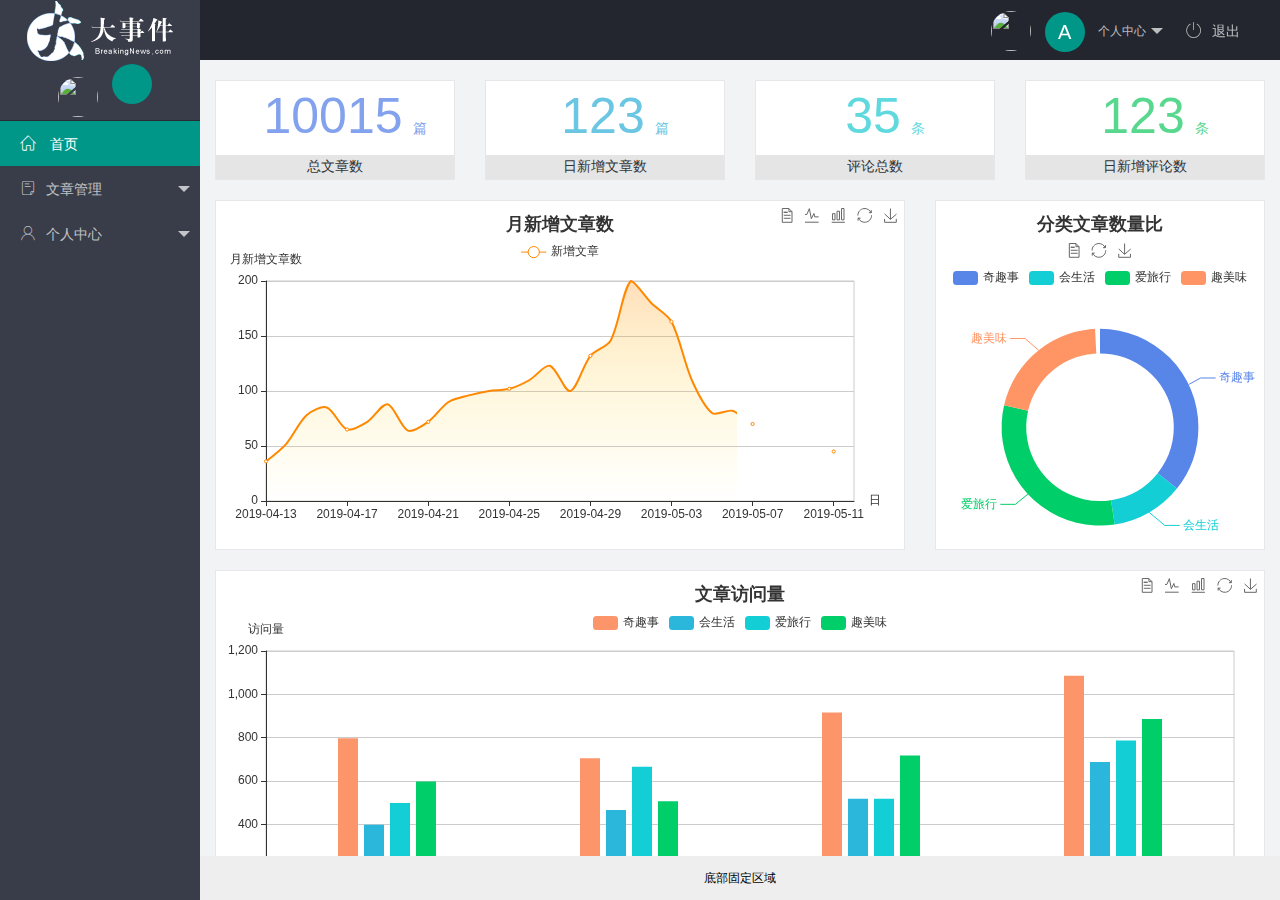
==== commit 627614ae: "个人中心完成" ====
--- a/index.html
+++ b/index.html
@@ -27,9 +27,9 @@
                         个人中心
                     </a>
                     <dl class="layui-nav-child">
-                        <dd><a href="">基本资料</a></dd>
-                        <dd><a href="">更换头像</a></dd>
-                        <dd><a href="">修改密码</a></dd>
+                        <dd><a href="./user/user_info.html" target="content">基本资料</a></dd>
+                        <dd><a href="./user/user_avatar.html" target="content">更换头像</a></dd>
+                        <dd><a href="./user/user_pwd.html" target="content">修改密码</a></dd>
                     </dl>
                 </li>
                 <li class="layui-nav-item" lay-header-event="menuRight" lay-unselect>
@@ -43,8 +43,8 @@
                 <div href="javascript:;" class="userinfo">
                     <img src="//tva1.sinaimg.cn/crop.0.0.118.118.180/5db11ff4gw1e77d3nqrv8j203b03cweg.jpg"
                         class="layui-nav-img">
-                    <span class="text-avatar">A</span>
-                    <span id="welcome">欢迎,</span>
+                    <span class="text-avatar"></span>
+                    <span id="welcome"></span>
                 </div>
                 <!-- 左侧导航区域（可配合layui已有的垂直导航） -->
                 <ul class="layui-nav layui-nav-tree" lay-shrink="all">
@@ -75,17 +75,17 @@
                         <a href="javascript:;"><i class="iconfont icon-user"></i>个人中心</a>
                         <dl class="layui-nav-child">
                             <dd>
-                                <a href="javascript:;">
+                                <a href="./user/user_info.html" target="content">
                                     <i class="layui-icon layui-icon-app"></i>基本资料
                                 </a>
                             </dd>
                             <dd>
-                                <a href="javascript:;">
+                                <a href="./user/user_avatar.html" target="content">
                                     <i class="layui-icon layui-icon-app"></i>更换头像
                                 </a>
                             </dd>
                             <dd>
-                                <a href="javascript:;">
+                                <a href="./user/user_pwd.html" target="content">
                                     <i class="layui-icon layui-icon-app"></i>修改密码
                                 </a>
                             </dd>
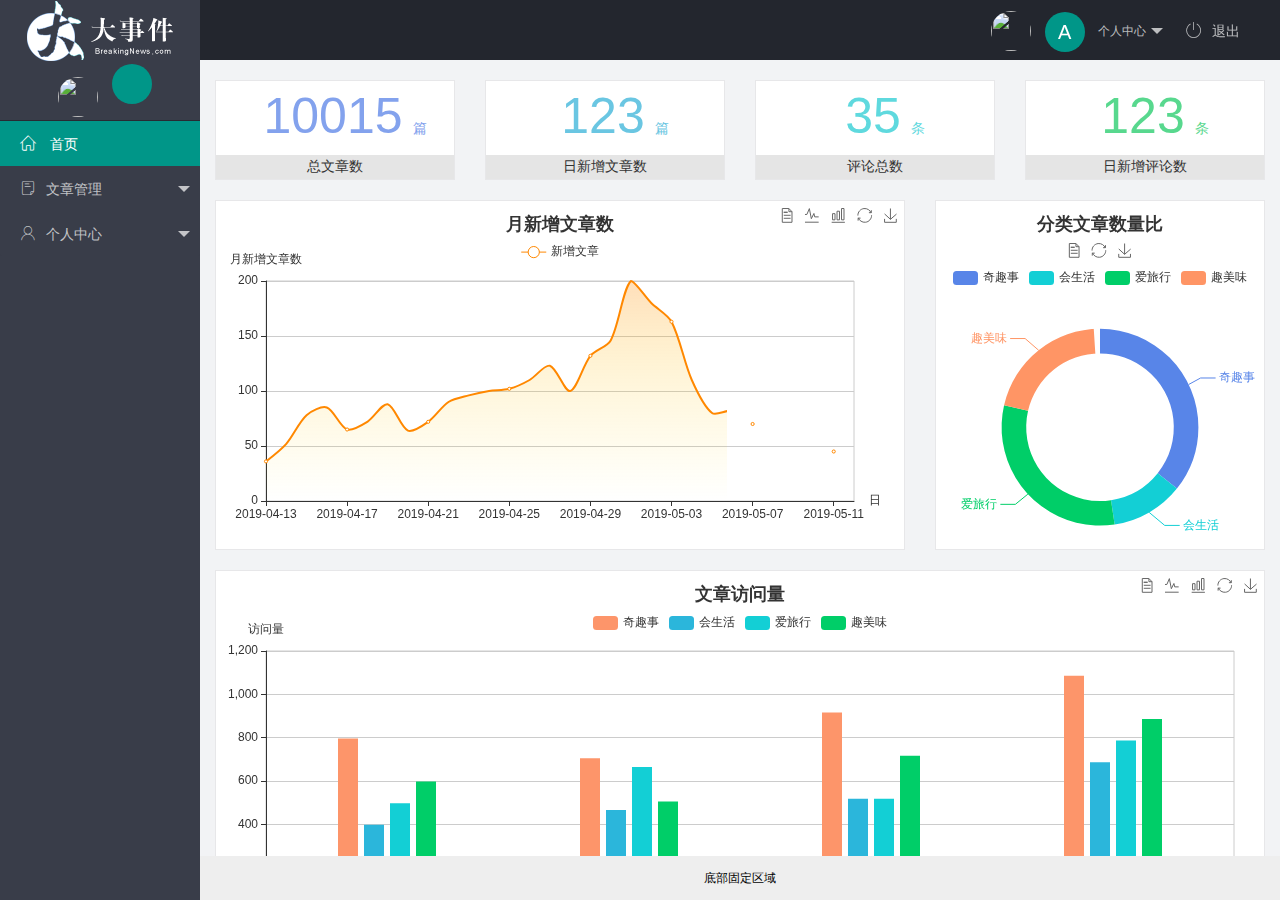
==== commit 157f3ca2: "完成了文章管理相关功能" ====
--- a/index.html
+++ b/index.html
@@ -55,17 +55,17 @@
                         <a class="" href="javascript:;"><i class="iconfont icon-16"></i>文章管理</a>
                         <dl class="layui-nav-child">
                             <dd>
-                                <a href="javascript:;">
+                                <a href="./aiticle/art_cate.html" target="content">
                                     <i class="layui-icon layui-icon-app"></i>文章类别
                                 </a>
                             </dd>
                             <dd>
-                                <a href="javascript:;">
+                                <a href="./aiticle/art_list.html" target="content">
                                     <i class="layui-icon layui-icon-app"></i>文章列表
                                 </a>
                             </dd>
                             <dd>
-                                <a href="javascript:;">
+                                <a href="./aiticle/art_pub.html" target="content">
                                     <i class="layui-icon layui-icon-app"></i>发表文章
                                 </a>
                             </dd>
